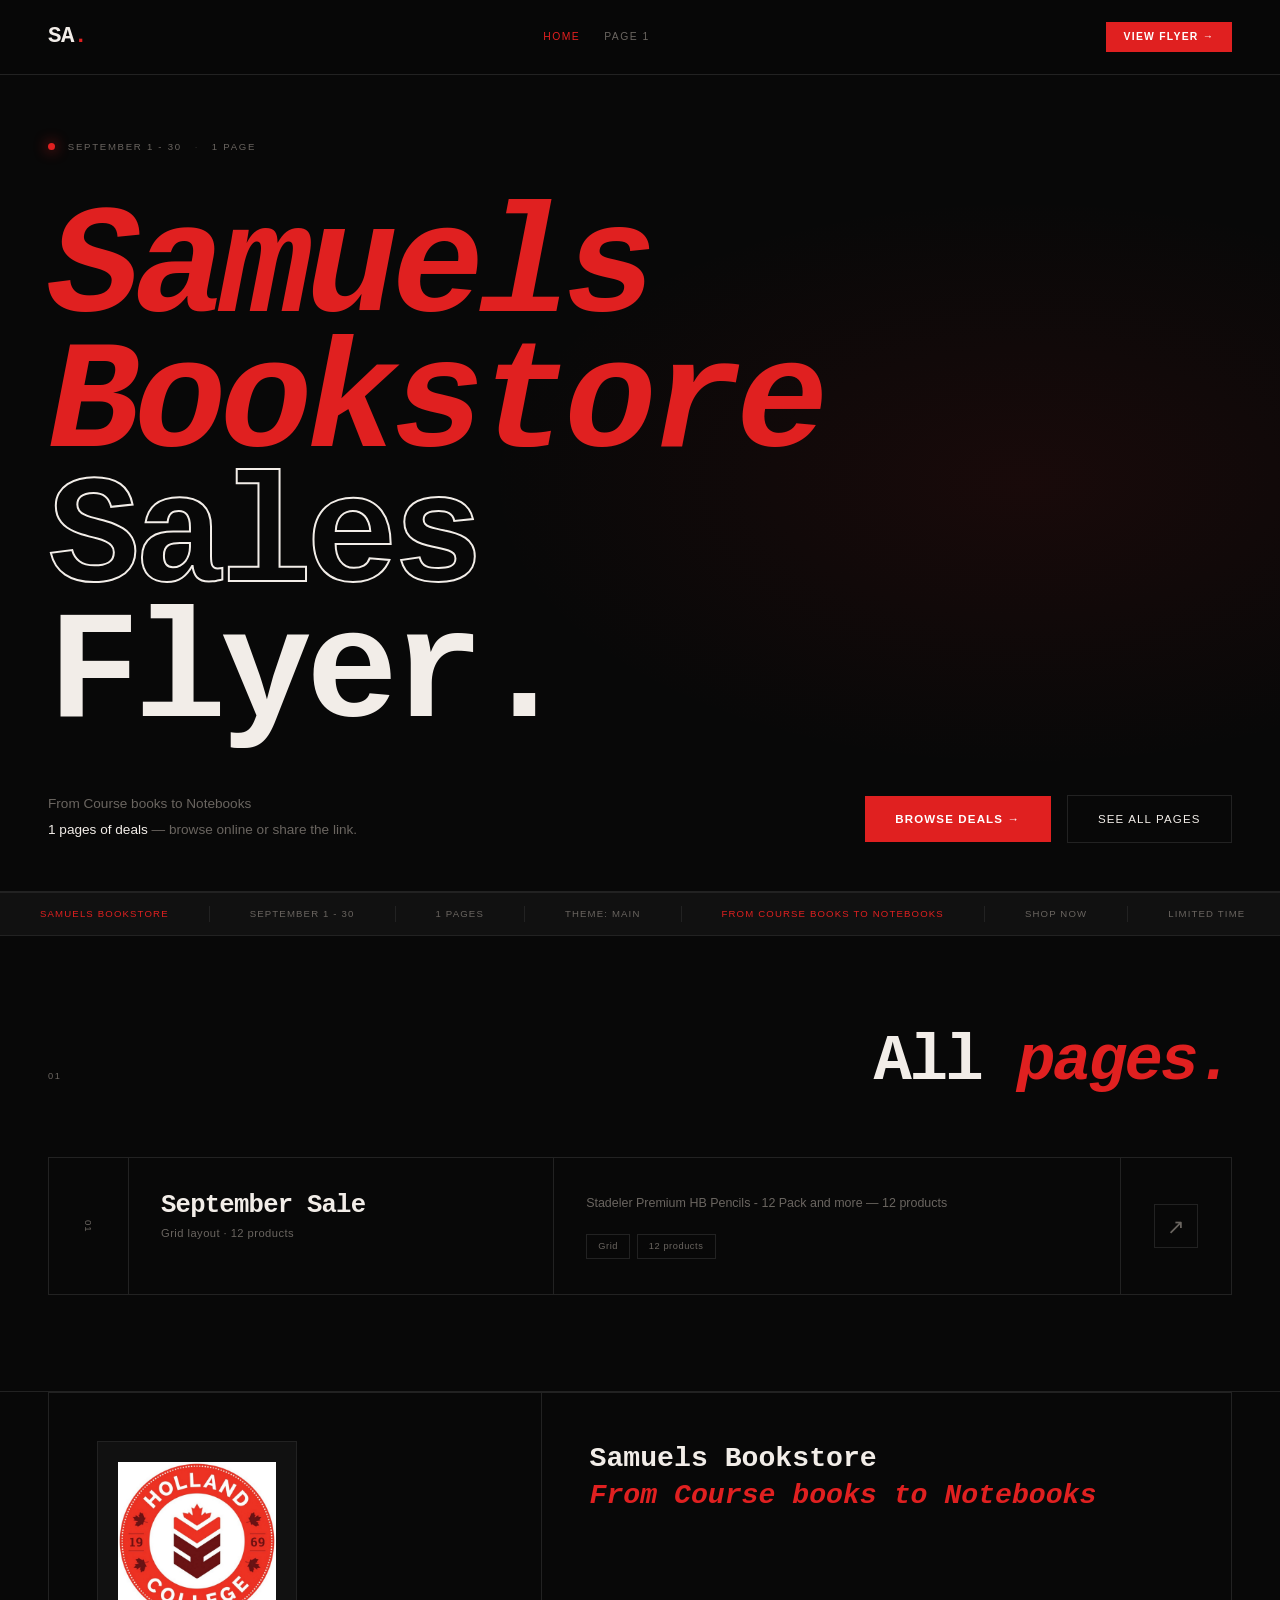
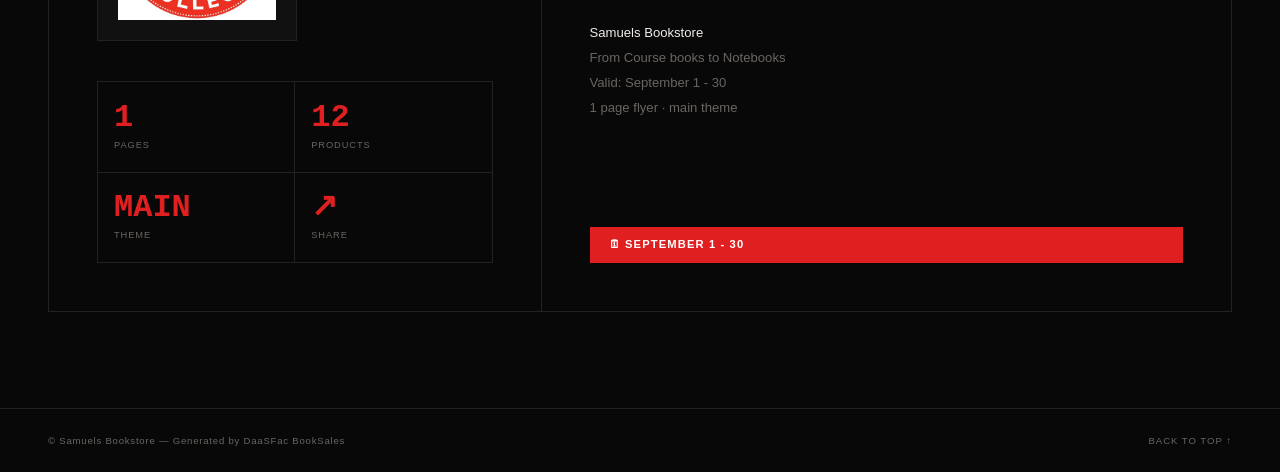
==== index.html @ 28da0e1d "BookSales: index.html for Samuels Bookstore" ====
<!DOCTYPE html>
<html lang="en">
<head>
<meta charset="UTF-8">
<meta name="viewport" content="width=device-width,initial-scale=1">
<title>Samuels Bookstore — Sales Flyer</title>
<meta name="description" content="From Course books to Notebooks — September 1 - 30 — 1 page promotional flyer">

<link rel="stylesheet" href="assets/style.css">
</head>
<body>
 
<nav>
  <a href="index.html" class="nav-logo">SA<span>.</span></a>
  <div class="nav-links"><a href="index.html" class="nav-link" data-page="index.html">Home</a><a href="page_01.html" class="nav-link" data-page="page_01.html">Page 1</a></div>
  <a href="page_01.html" class="nav-cta">View Flyer →</a>
</nav>
 
<section class="hero">
  <div class="hero-eyebrow">
    <div class="hero-dot"></div>
    <span>September 1 - 30</span>
    <span style="opacity:.4">·</span>
    <span>1 page</span>
  </div>
  <h1 class="hero-title">
    <span class="accent">Samuels Bookstore</span><br>
    <span class="outline">Sales</span><br>
    Flyer.
  </h1>
  <div class="hero-bottom">
    <p class="hero-desc">
      From Course books to Notebooks<br>
      <strong>1 pages of deals</strong> — browse online or share the link.
    </p>
    <div class="hero-actions">
      <a href="page_01.html" class="btn-p">Browse Deals →</a>
      <a href="#pages" class="btn-g">See All Pages</a>
    </div>
  </div>
</section>
 
<div class="ticker" aria-hidden="true">
  <div class="ticker-track"><span class="t-item hi">Samuels Bookstore</span><span class="t-item">September 1 - 30</span><span class="t-item">1 Pages</span><span class="t-item">Theme: main</span><span class="t-item hi">From Course books to Notebooks</span><span class="t-item">Shop Now</span><span class="t-item">Limited Time</span><span class="t-item">While Supplies Last</span><span class="t-item hi">Samuels Bookstore</span><span class="t-item">September 1 - 30</span><span class="t-item">1 Pages</span><span class="t-item">Theme: main</span><span class="t-item hi">From Course books to Notebooks</span><span class="t-item">Shop Now</span><span class="t-item">Limited Time</span><span class="t-item">While Supplies Last</span><span class="t-item hi">Samuels Bookstore</span><span class="t-item">September 1 - 30</span><span class="t-item">1 Pages</span><span class="t-item">Theme: main</span><span class="t-item hi">From Course books to Notebooks</span><span class="t-item">Shop Now</span><span class="t-item">Limited Time</span><span class="t-item">While Supplies Last</span><span class="t-item hi">Samuels Bookstore</span><span class="t-item">September 1 - 30</span><span class="t-item">1 Pages</span><span class="t-item">Theme: main</span><span class="t-item hi">From Course books to Notebooks</span><span class="t-item">Shop Now</span><span class="t-item">Limited Time</span><span class="t-item">While Supplies Last</span></div>
</div>
 
<section class="pages-section" id="pages">
  <div class="section-hdr">
    <span class="section-num">01</span>
    <h2 class="section-title">All <em>pages.</em></h2>
  </div>
  <div class="page-list">
    <a class="page-row" href="page_01.html" data-page="page_01.html">
  <div class="p-num">01</div>
  <div class="p-info">
    <div class="p-title">September Sale</div>
    <div class="p-sub">Grid layout · 12 products</div>
  </div>
  <div class="p-detail">
    <div class="p-desc">Stadeler Premium HB Pencils - 12 Pack and more — 12 products</div>
    <div class="p-tags"><span class="p-tag">Grid</span><span class="p-tag">12 products</span></div>
  </div>
  <div class="p-action"><div class="p-arrow">↗</div></div>
</a>
  </div>
</section>
 
<div class="store-section" style="margin-top:0">
  <div class="store-left">
    <div class="store-logo-wrap"><img src="[data-uri]" alt="Samuels Bookstore"></div>
    <div class="store-stats">
      <div class="store-stat"><div class="stat-val">1</div><div class="stat-lbl">Pages</div></div>
      <div class="store-stat"><div class="stat-val">12</div><div class="stat-lbl">Products</div></div>
      <div class="store-stat"><div class="stat-val">MAIN</div><div class="stat-lbl">Theme</div></div>
      <div class="store-stat"><div class="stat-val">↗</div><div class="stat-lbl">Share</div></div>
    </div>
  </div>
  <div class="store-right">
    <h3 class="store-tagline">Samuels Bookstore<br><em>From Course books to Notebooks</em></h3>
    
        <p class="store-meta">
            <strong>Samuels Bookstore</strong><br>
            From Course books to Notebooks<br>
            Valid: September 1 - 30<br>
            1 page flyer · main theme
        </p>
        <div class="valid-badge">🗓 September 1 - 30</div>
  </div>
</div>
 
<footer>
  <span class="footer-copy">© Samuels Bookstore — Generated by DaaSFac BookSales</span>
  <a href="#" class="footer-back">Back to top ↑</a>
</footer>
 
<script src="assets/nav.js"></script>
</body>
</html>
---- assets/style.css ----
/* BookSales — Samuels Bookstore — Codefolio-Style GitHub Pages
   Generated by DaaSFac BookSales v3
   Theme: main | Accent: #E02020
*/
 
*,*::before,*::after{box-sizing:border-box;margin:0;padding:0}
:root{
  --bg:#080808;--ink:#f2ede8;--muted:#6a6560;--faint:#111111;--line:#222222;
  --lime:#E02020;--gold:#FFD700;--sec:#FF6B00;--sav:#00A86B;
  --font-head:'Courier New',Impact,sans-serif;
  --font-body:'Arial',Arial,sans-serif;
  --font-price:'Arial Black','Arial Black',sans-serif;
  --ease:cubic-bezier(.16,1,.3,1);
}
html{scroll-behavior:smooth}
body{background:var(--bg);color:var(--ink);font-family:var(--font-body);overflow-x:hidden;line-height:1.6}
 
/* ── NAV ── */
nav{
  position:sticky;top:0;z-index:500;
  display:flex;align-items:center;justify-content:space-between;
  padding:1.2rem 3rem;
  background:rgba(8,8,8,.94);
  backdrop-filter:blur(16px);
  border-bottom:1px solid var(--line);
}
.nav-logo{font-family:var(--font-head);font-size:1.4rem;font-weight:800;letter-spacing:-.02em;color:var(--ink);text-decoration:none}
.nav-logo span{color:var(--lime)}
.nav-links{display:flex;gap:1.5rem;list-style:none;align-items:center;flex-wrap:wrap}
.nav-link{font-size:.65rem;letter-spacing:.14em;text-transform:uppercase;color:var(--muted);text-decoration:none;transition:color .2s}
.nav-link:hover{color:var(--ink)}
.nav-link.active{color:var(--lime)}
.nav-cta{
  background:var(--lime);color:#FFFFFF;
  padding:.4rem 1.1rem;font-size:.65rem;letter-spacing:.12em;
  text-transform:uppercase;font-weight:700;text-decoration:none;
  transition:opacity .2s;
}
.nav-cta:hover{opacity:.85}
 
/* ── HERO ── */
.hero{
  min-height:80vh;
  display:grid;align-content:center;
  padding:4rem 3rem 3rem;
  border-bottom:1px solid var(--line);
  position:relative;overflow:hidden;
}
.hero::before{
  content:'';position:absolute;inset:0;
  background:radial-gradient(ellipse 60% 50% at 80% 50%, #E0202014, transparent 70%);
  pointer-events:none;
}
.hero-eyebrow{
  display:flex;align-items:center;gap:.8rem;
  font-size:.6rem;letter-spacing:.18em;text-transform:uppercase;
  color:var(--muted);margin-bottom:3rem;
}
.hero-dot{
  width:7px;height:7px;border-radius:50%;
  background:var(--lime);
  box-shadow:0 0 14px var(--lime);
  animation:breathe 2.5s ease-in-out infinite;
}
@keyframes breathe{0%,100%{opacity:1;transform:scale(1)}50%{opacity:.4;transform:scale(.7)}}
.hero-title{
  font-family:var(--font-head);
  font-size:clamp(4rem,12vw,10rem);
  font-weight:800;line-height:.88;
  letter-spacing:-.04em;
  margin-bottom:3rem;
}
.hero-title .accent{color:var(--lime);font-style:italic}
.hero-title .outline{-webkit-text-stroke:2px var(--ink);color:transparent}
.hero-bottom{
  display:grid;grid-template-columns:1fr 1fr;gap:4rem;align-items:end;
}
.hero-desc{font-size:.85rem;line-height:1.9;color:var(--muted);max-width:380px}
.hero-desc strong{color:var(--ink);font-weight:400}
.hero-actions{display:flex;gap:1rem;justify-content:flex-end;align-items:center;flex-wrap:wrap}
.btn-p{
  background:var(--lime);color:#FFFFFF;
  padding:.85rem 1.9rem;font-family:var(--font-body);
  font-size:.72rem;letter-spacing:.1em;text-transform:uppercase;
  text-decoration:none;display:inline-block;font-weight:700;
  transition:box-shadow .25s var(--ease),transform .25s var(--ease);
}
.btn-p:hover{box-shadow:6px 6px 0 var(--sec);transform:translate(-2px,-2px)}
.btn-g{
  color:var(--ink);padding:.85rem 1.9rem;
  font-family:var(--font-body);font-size:.72rem;
  letter-spacing:.1em;text-transform:uppercase;text-decoration:none;
  border:1px solid var(--line);display:inline-block;transition:border-color .2s;
}
.btn-g:hover{border-color:var(--ink)}
 
/* ── TICKER ── */
.ticker{
  border-top:1px solid var(--line);border-bottom:1px solid var(--line);
  overflow:hidden;padding:.85rem 0;background:var(--faint);
}
.ticker-track{display:flex;width:max-content;animation:tick 28s linear infinite}
@keyframes tick{from{transform:translateX(0)}to{transform:translateX(-50%)}}
.t-item{
  white-space:nowrap;font-size:.6rem;letter-spacing:.12em;
  text-transform:uppercase;color:var(--muted);
  padding:0 2.5rem;border-right:1px solid var(--line);
}
.t-item.hi{color:var(--lime)}
 
/* ── PAGES SECTION ── */
.pages-section{padding:6rem 3rem;border-bottom:1px solid var(--line)}
.section-hdr{
  display:flex;align-items:baseline;justify-content:space-between;
  margin-bottom:4rem;
}
.section-num{font-size:.58rem;letter-spacing:.18em;color:var(--muted);margin-right:1rem}
.section-title{
  font-family:var(--font-head);font-size:clamp(2.5rem,5vw,5rem);
  font-weight:800;line-height:.95;letter-spacing:-.04em;
}
.section-title em{font-family:var(--font-head);font-style:italic;color:var(--lime)}
 
/* Page cards — Codefolio project list style */
.page-list{display:flex;flex-direction:column;border:1px solid var(--line)}
.page-row{
  display:grid;grid-template-columns:80px 3fr 4fr 110px;
  gap:0;border-bottom:1px solid var(--line);
  align-items:stretch;transition:background .2s;cursor:pointer;text-decoration:none;color:inherit;
}
.page-row:last-child{border-bottom:none}
.page-row:hover{background:var(--faint)}
.page-row:hover .p-arrow{transform:translate(3px,-3px);color:var(--lime);border-color:var(--lime)}
.p-num{
  font-size:.6rem;letter-spacing:.1em;color:var(--muted);
  writing-mode:vertical-rl;display:flex;align-items:center;justify-content:center;
  padding:2rem 0;border-right:1px solid var(--line);transition:color .2s;
}
.page-row:hover .p-num{color:var(--lime)}
.p-info{padding:2.2rem 2rem;border-right:1px solid var(--line)}
.p-title{
  font-family:var(--font-head);font-size:1.6rem;
  font-weight:700;letter-spacing:-.03em;margin-bottom:.4rem;line-height:1;
}
.p-sub{font-size:.7rem;color:var(--muted);letter-spacing:.04em}
.p-detail{
  padding:2.2rem 2rem;border-right:1px solid var(--line);
  display:flex;flex-direction:column;justify-content:space-between;
}
.p-desc{font-size:.78rem;line-height:1.75;color:var(--muted);margin-bottom:1.2rem}
.p-tags{display:flex;flex-wrap:wrap;gap:.4rem}
.p-tag{
  font-size:.58rem;letter-spacing:.06em;
  padding:.25rem .7rem;border:1px solid var(--line);color:var(--muted);
}
.p-action{display:flex;align-items:center;justify-content:center;padding:2rem}
.p-arrow{
  font-size:1.3rem;color:var(--muted);
  width:44px;height:44px;border:1px solid var(--line);
  display:flex;align-items:center;justify-content:center;
  transition:all .25s var(--ease);
}
 
/* ── STORE INFO SECTION ── */
.store-section{
  display:grid;grid-template-columns:5fr 7fr;gap:0;
  border:1px solid var(--line);margin:0 3rem 6rem;
}
.store-left{
  padding:3rem;border-right:1px solid var(--line);
  display:flex;flex-direction:column;gap:2.5rem;
}
.store-logo-wrap{
  width:100%;aspect-ratio:1;max-width:200px;
  background:var(--faint);border:1px solid var(--line);
  display:flex;align-items:center;justify-content:center;
  font-family:var(--font-head);font-size:4rem;font-weight:800;color:var(--lime);
  overflow:hidden;
}
.store-logo-wrap img{width:100%;height:100%;object-fit:contain;padding:20px}
.store-stats{display:grid;grid-template-columns:1fr 1fr;gap:1px;background:var(--line);border:1px solid var(--line)}
.store-stat{background:var(--bg);padding:1.2rem 1rem}
.stat-val{font-family:var(--font-head);font-size:2rem;font-weight:800;color:var(--lime);line-height:1}
.stat-lbl{font-size:.58rem;letter-spacing:.1em;text-transform:uppercase;color:var(--muted);margin-top:.25rem}
.store-right{padding:3rem;display:flex;flex-direction:column;justify-content:space-between}
.store-tagline{
  font-family:var(--font-head);
  font-size:clamp(1.4rem,2.2vw,2rem);
  line-height:1.3;margin-bottom:2.5rem;
}
.store-tagline em{color:var(--lime);font-style:italic}
.store-meta{font-size:.82rem;line-height:1.9;color:var(--muted);margin-bottom:2.5rem}
.store-meta strong{color:var(--ink);font-weight:400}
.valid-badge{
  display:inline-flex;align-items:center;gap:.6rem;
  background:var(--lime);color:#FFFFFF;
  padding:.55rem 1.2rem;font-size:.7rem;
  letter-spacing:.1em;text-transform:uppercase;font-weight:700;
}
 
/* ── FOOTER ── */
footer{
  padding:1.5rem 3rem;border-top:1px solid var(--line);
  display:flex;justify-content:space-between;align-items:center;
}
.footer-copy{font-size:.6rem;letter-spacing:.08em;color:var(--muted)}
.footer-back{
  font-size:.6rem;letter-spacing:.1em;text-transform:uppercase;
  color:var(--muted);text-decoration:none;transition:color .2s;
}
.footer-back:hover{color:var(--ink)}
 
/* ── PAGE CONTENT (individual page files) ── */
.page-content{width:100%;max-width:1200px;margin:0 auto;padding:3rem 2rem}
.page-content .bs-page{max-width:100%!important;box-shadow:none!important;border-radius:0!important;min-height:auto}
.page-nav-prev-next{
  display:flex;justify-content:space-between;align-items:center;
  padding:2rem 3rem;border-top:1px solid var(--line);margin-top:4rem;
}
.pnp-btn{
  display:flex;align-items:center;gap:.8rem;
  font-size:.65rem;letter-spacing:.12em;text-transform:uppercase;
  color:var(--muted);text-decoration:none;transition:color .2s;
}
.pnp-btn:hover{color:var(--lime)}
.pnp-btn .arr{font-size:1.2rem}
 
/* ── RESPONSIVE ── */
@media(max-width:960px){
  nav{padding:1.2rem 1.5rem}
  .hero,.pages-section{padding-left:1.5rem;padding-right:1.5rem}
  .hero-bottom{grid-template-columns:1fr;gap:2rem}
  .hero-actions{justify-content:flex-start}
  .page-row{grid-template-columns:50px 1fr}
  .p-detail,.p-action{display:none}
  .store-section{grid-template-columns:1fr;margin:0 1.5rem 4rem}
  .store-left{border-right:none;border-bottom:1px solid var(--line)}
  footer{padding:1.5rem;flex-direction:column;gap:.75rem}
  .nav-links{display:none}
}
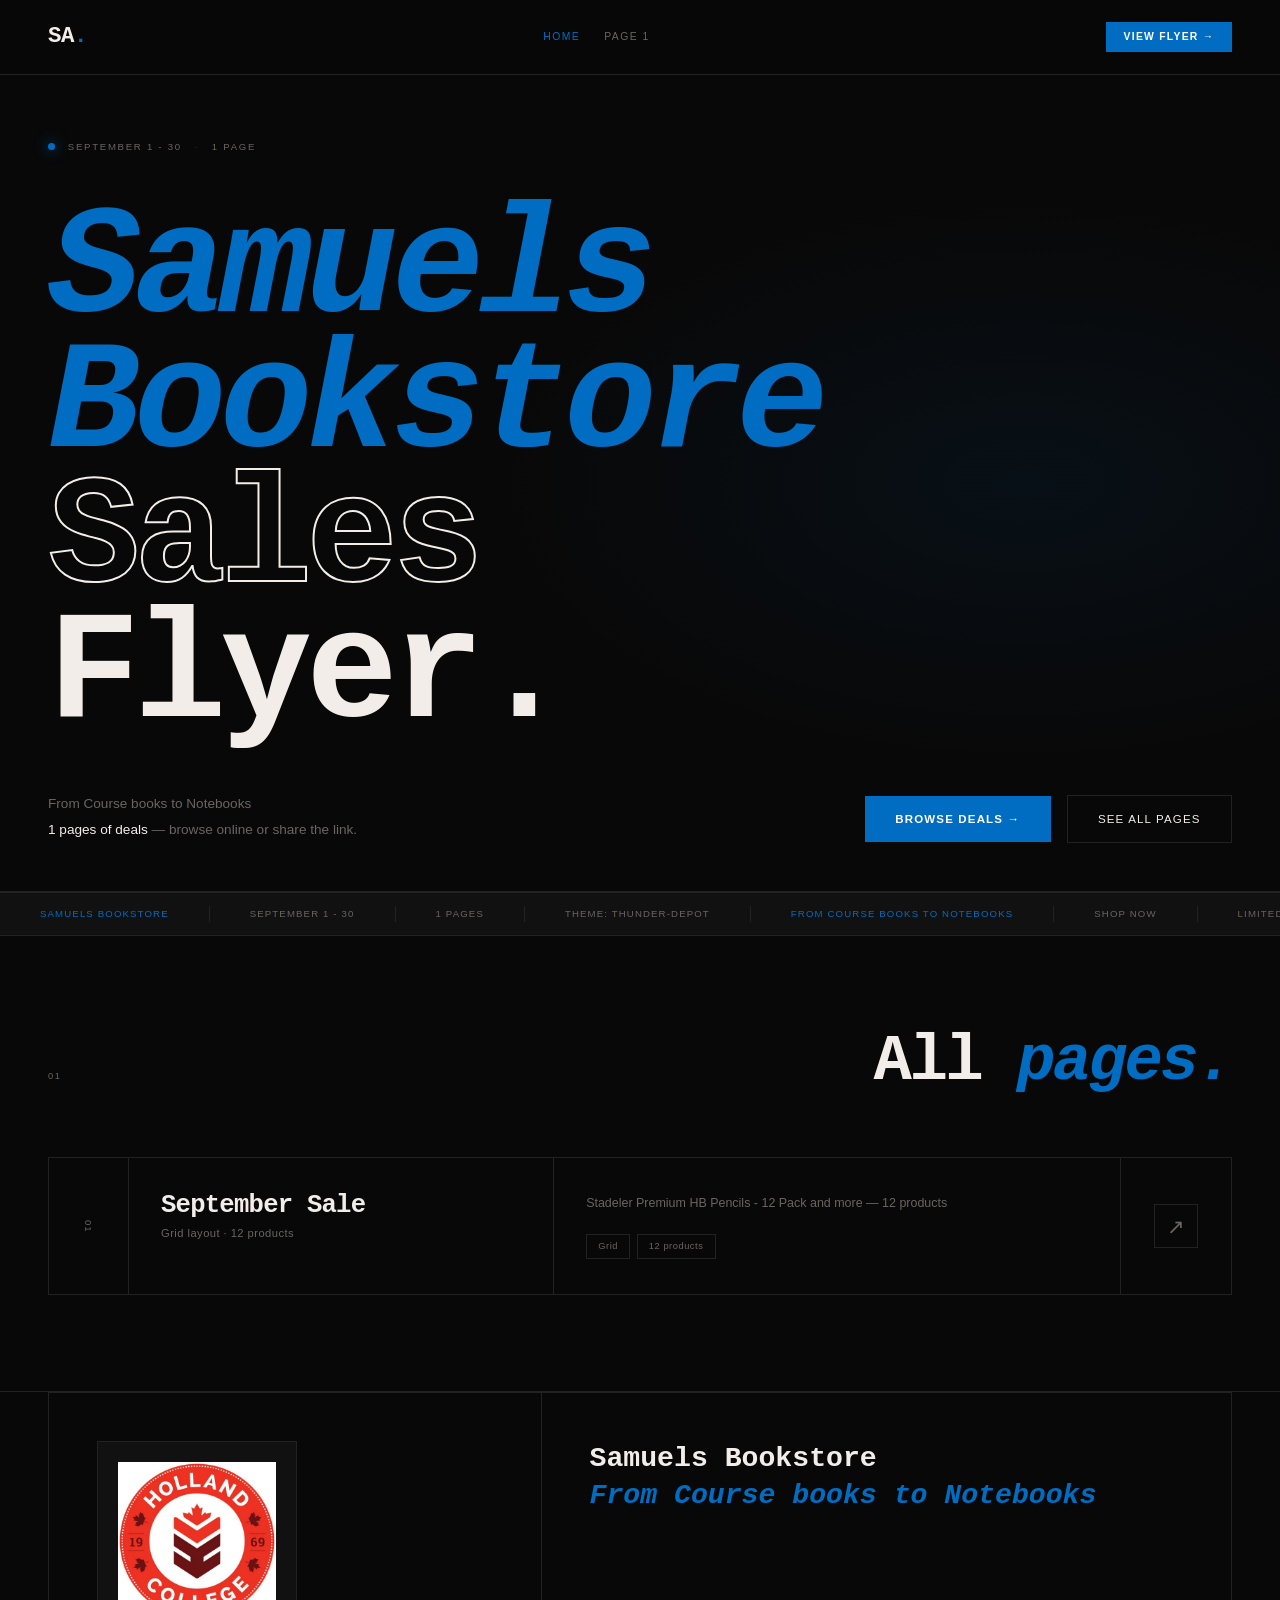
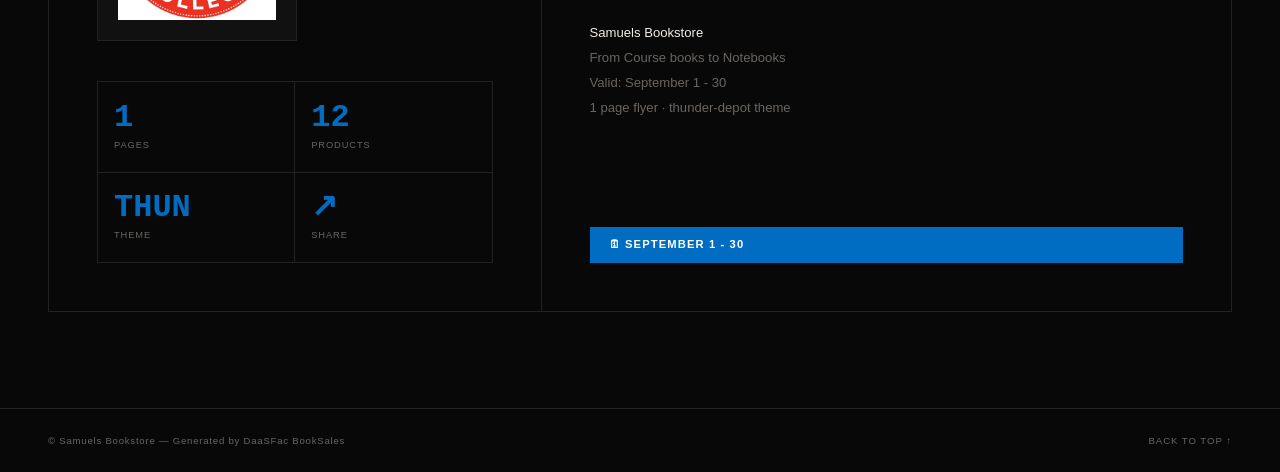
==== commit d1861e75: "BookSales: index.html for Samuels Bookstore" ====
--- a/index.html
+++ b/index.html
@@ -41,7 +41,7 @@
 </section>
  
 <div class="ticker" aria-hidden="true">
-  <div class="ticker-track"><span class="t-item hi">Samuels Bookstore</span><span class="t-item">September 1 - 30</span><span class="t-item">1 Pages</span><span class="t-item">Theme: main</span><span class="t-item hi">From Course books to Notebooks</span><span class="t-item">Shop Now</span><span class="t-item">Limited Time</span><span class="t-item">While Supplies Last</span><span class="t-item hi">Samuels Bookstore</span><span class="t-item">September 1 - 30</span><span class="t-item">1 Pages</span><span class="t-item">Theme: main</span><span class="t-item hi">From Course books to Notebooks</span><span class="t-item">Shop Now</span><span class="t-item">Limited Time</span><span class="t-item">While Supplies Last</span><span class="t-item hi">Samuels Bookstore</span><span class="t-item">September 1 - 30</span><span class="t-item">1 Pages</span><span class="t-item">Theme: main</span><span class="t-item hi">From Course books to Notebooks</span><span class="t-item">Shop Now</span><span class="t-item">Limited Time</span><span class="t-item">While Supplies Last</span><span class="t-item hi">Samuels Bookstore</span><span class="t-item">September 1 - 30</span><span class="t-item">1 Pages</span><span class="t-item">Theme: main</span><span class="t-item hi">From Course books to Notebooks</span><span class="t-item">Shop Now</span><span class="t-item">Limited Time</span><span class="t-item">While Supplies Last</span></div>
+  <div class="ticker-track"><span class="t-item hi">Samuels Bookstore</span><span class="t-item">September 1 - 30</span><span class="t-item">1 Pages</span><span class="t-item">Theme: thunder-depot</span><span class="t-item hi">From Course books to Notebooks</span><span class="t-item">Shop Now</span><span class="t-item">Limited Time</span><span class="t-item">While Supplies Last</span><span class="t-item hi">Samuels Bookstore</span><span class="t-item">September 1 - 30</span><span class="t-item">1 Pages</span><span class="t-item">Theme: thunder-depot</span><span class="t-item hi">From Course books to Notebooks</span><span class="t-item">Shop Now</span><span class="t-item">Limited Time</span><span class="t-item">While Supplies Last</span><span class="t-item hi">Samuels Bookstore</span><span class="t-item">September 1 - 30</span><span class="t-item">1 Pages</span><span class="t-item">Theme: thunder-depot</span><span class="t-item hi">From Course books to Notebooks</span><span class="t-item">Shop Now</span><span class="t-item">Limited Time</span><span class="t-item">While Supplies Last</span><span class="t-item hi">Samuels Bookstore</span><span class="t-item">September 1 - 30</span><span class="t-item">1 Pages</span><span class="t-item">Theme: thunder-depot</span><span class="t-item hi">From Course books to Notebooks</span><span class="t-item">Shop Now</span><span class="t-item">Limited Time</span><span class="t-item">While Supplies Last</span></div>
 </div>
  
 <section class="pages-section" id="pages">
@@ -71,7 +71,7 @@
     <div class="store-stats">
       <div class="store-stat"><div class="stat-val">1</div><div class="stat-lbl">Pages</div></div>
       <div class="store-stat"><div class="stat-val">12</div><div class="stat-lbl">Products</div></div>
-      <div class="store-stat"><div class="stat-val">MAIN</div><div class="stat-lbl">Theme</div></div>
+      <div class="store-stat"><div class="stat-val">THUN</div><div class="stat-lbl">Theme</div></div>
       <div class="store-stat"><div class="stat-val">↗</div><div class="stat-lbl">Share</div></div>
     </div>
   </div>
@@ -82,7 +82,7 @@
             <strong>Samuels Bookstore</strong><br>
             From Course books to Notebooks<br>
             Valid: September 1 - 30<br>
-            1 page flyer · main theme
+            1 page flyer · thunder-depot theme
         </p>
         <div class="valid-badge">🗓 September 1 - 30</div>
   </div>
--- a/assets/style.css
+++ b/assets/style.css
@@ -1,15 +1,15 @@
 /* BookSales — Samuels Bookstore — Codefolio-Style GitHub Pages
    Generated by DaaSFac BookSales v3
-   Theme: main | Accent: #E02020
+   Theme: thunder-depot | Accent: #006DC2
 */
  
 *,*::before,*::after{box-sizing:border-box;margin:0;padding:0}
 :root{
   --bg:#080808;--ink:#f2ede8;--muted:#6a6560;--faint:#111111;--line:#222222;
-  --lime:#E02020;--gold:#FFD700;--sec:#FF6B00;--sav:#00A86B;
+  --lime:#006DC2;--gold:#90E0EF;--sec:#008CB0;--sav:#008A4D;
   --font-head:'Courier New',Impact,sans-serif;
-  --font-body:'Arial',Arial,sans-serif;
-  --font-price:'Arial Black','Arial Black',sans-serif;
+  --font-body:'Roboto',Arial,sans-serif;
+  --font-price:'Oswald','Arial Black',sans-serif;
   --ease:cubic-bezier(.16,1,.3,1);
 }
 html{scroll-behavior:smooth}
@@ -48,7 +48,7 @@
 }
 .hero::before{
   content:'';position:absolute;inset:0;
-  background:radial-gradient(ellipse 60% 50% at 80% 50%, #E0202014, transparent 70%);
+  background:radial-gradient(ellipse 60% 50% at 80% 50%, #006DC214, transparent 70%);
   pointer-events:none;
 }
 .hero-eyebrow{
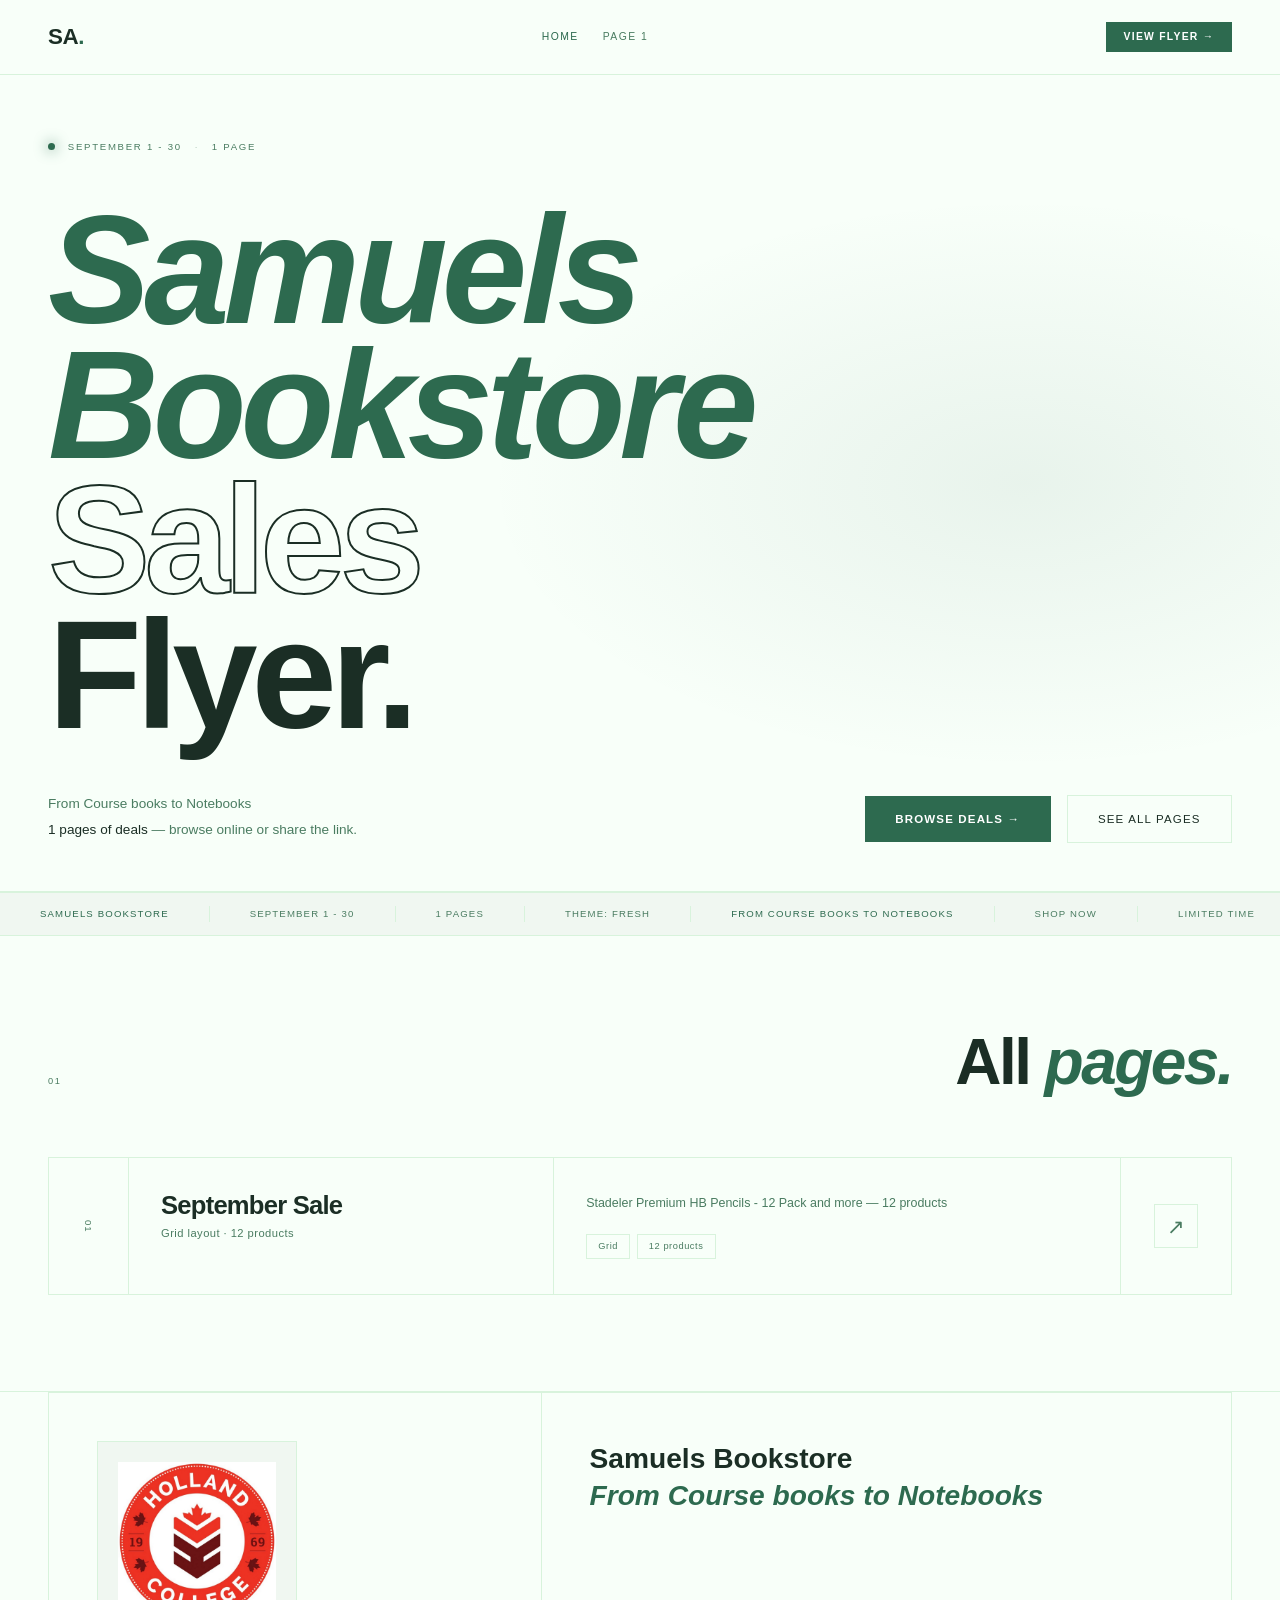
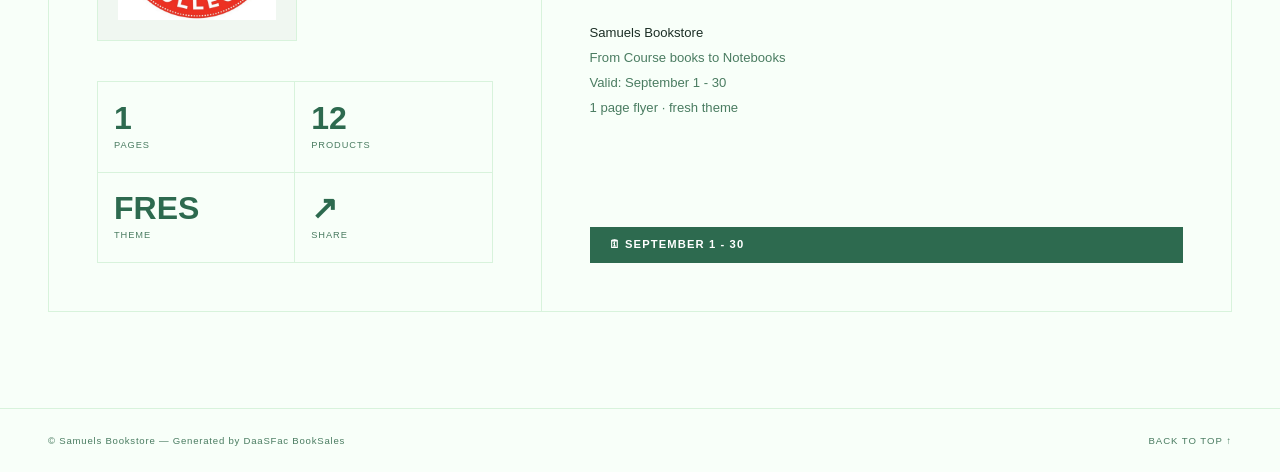
==== commit 4b1d013a: "BookSales: index.html for Samuels Bookstore" ====
--- a/index.html
+++ b/index.html
@@ -41,7 +41,7 @@
 </section>
  
 <div class="ticker" aria-hidden="true">
-  <div class="ticker-track"><span class="t-item hi">Samuels Bookstore</span><span class="t-item">September 1 - 30</span><span class="t-item">1 Pages</span><span class="t-item">Theme: thunder-depot</span><span class="t-item hi">From Course books to Notebooks</span><span class="t-item">Shop Now</span><span class="t-item">Limited Time</span><span class="t-item">While Supplies Last</span><span class="t-item hi">Samuels Bookstore</span><span class="t-item">September 1 - 30</span><span class="t-item">1 Pages</span><span class="t-item">Theme: thunder-depot</span><span class="t-item hi">From Course books to Notebooks</span><span class="t-item">Shop Now</span><span class="t-item">Limited Time</span><span class="t-item">While Supplies Last</span><span class="t-item hi">Samuels Bookstore</span><span class="t-item">September 1 - 30</span><span class="t-item">1 Pages</span><span class="t-item">Theme: thunder-depot</span><span class="t-item hi">From Course books to Notebooks</span><span class="t-item">Shop Now</span><span class="t-item">Limited Time</span><span class="t-item">While Supplies Last</span><span class="t-item hi">Samuels Bookstore</span><span class="t-item">September 1 - 30</span><span class="t-item">1 Pages</span><span class="t-item">Theme: thunder-depot</span><span class="t-item hi">From Course books to Notebooks</span><span class="t-item">Shop Now</span><span class="t-item">Limited Time</span><span class="t-item">While Supplies Last</span></div>
+  <div class="ticker-track"><span class="t-item hi">Samuels Bookstore</span><span class="t-item">September 1 - 30</span><span class="t-item">1 Pages</span><span class="t-item">Theme: fresh</span><span class="t-item hi">From Course books to Notebooks</span><span class="t-item">Shop Now</span><span class="t-item">Limited Time</span><span class="t-item">While Supplies Last</span><span class="t-item hi">Samuels Bookstore</span><span class="t-item">September 1 - 30</span><span class="t-item">1 Pages</span><span class="t-item">Theme: fresh</span><span class="t-item hi">From Course books to Notebooks</span><span class="t-item">Shop Now</span><span class="t-item">Limited Time</span><span class="t-item">While Supplies Last</span><span class="t-item hi">Samuels Bookstore</span><span class="t-item">September 1 - 30</span><span class="t-item">1 Pages</span><span class="t-item">Theme: fresh</span><span class="t-item hi">From Course books to Notebooks</span><span class="t-item">Shop Now</span><span class="t-item">Limited Time</span><span class="t-item">While Supplies Last</span><span class="t-item hi">Samuels Bookstore</span><span class="t-item">September 1 - 30</span><span class="t-item">1 Pages</span><span class="t-item">Theme: fresh</span><span class="t-item hi">From Course books to Notebooks</span><span class="t-item">Shop Now</span><span class="t-item">Limited Time</span><span class="t-item">While Supplies Last</span></div>
 </div>
  
 <section class="pages-section" id="pages">
@@ -71,7 +71,7 @@
     <div class="store-stats">
       <div class="store-stat"><div class="stat-val">1</div><div class="stat-lbl">Pages</div></div>
       <div class="store-stat"><div class="stat-val">12</div><div class="stat-lbl">Products</div></div>
-      <div class="store-stat"><div class="stat-val">THUN</div><div class="stat-lbl">Theme</div></div>
+      <div class="store-stat"><div class="stat-val">FRES</div><div class="stat-lbl">Theme</div></div>
       <div class="store-stat"><div class="stat-val">↗</div><div class="stat-lbl">Share</div></div>
     </div>
   </div>
@@ -82,7 +82,7 @@
             <strong>Samuels Bookstore</strong><br>
             From Course books to Notebooks<br>
             Valid: September 1 - 30<br>
-            1 page flyer · thunder-depot theme
+            1 page flyer · fresh theme
         </p>
         <div class="valid-badge">🗓 September 1 - 30</div>
   </div>
--- a/assets/style.css
+++ b/assets/style.css
@@ -1,15 +1,15 @@
 /* BookSales — Samuels Bookstore — Codefolio-Style GitHub Pages
    Generated by DaaSFac BookSales v3
-   Theme: thunder-depot | Accent: #006DC2
+   Theme: fresh | Accent: #2D6A4F
 */
  
 *,*::before,*::after{box-sizing:border-box;margin:0;padding:0}
 :root{
-  --bg:#080808;--ink:#f2ede8;--muted:#6a6560;--faint:#111111;--line:#222222;
-  --lime:#006DC2;--gold:#90E0EF;--sec:#008CB0;--sav:#008A4D;
-  --font-head:'Courier New',Impact,sans-serif;
-  --font-body:'Roboto',Arial,sans-serif;
-  --font-price:'Oswald','Arial Black',sans-serif;
+  --bg:#F8FFF9;--ink:#1B2E25;--muted:#4A7C61;--faint:rgba(0,0,0,.03);--line:#D8F3DC;
+  --lime:#2D6A4F;--gold:#B7E4C7;--sec:#74C69D;--sav:#52B788;
+  --font-head:'Trebuchet MS',Impact,sans-serif;
+  --font-body:'Arial',Arial,sans-serif;
+  --font-price:'Arial Black','Arial Black',sans-serif;
   --ease:cubic-bezier(.16,1,.3,1);
 }
 html{scroll-behavior:smooth}
@@ -20,7 +20,7 @@
   position:sticky;top:0;z-index:500;
   display:flex;align-items:center;justify-content:space-between;
   padding:1.2rem 3rem;
-  background:rgba(8,8,8,.94);
+  background:rgba(248,255,249,.94);
   backdrop-filter:blur(16px);
   border-bottom:1px solid var(--line);
 }
@@ -48,7 +48,7 @@
 }
 .hero::before{
   content:'';position:absolute;inset:0;
-  background:radial-gradient(ellipse 60% 50% at 80% 50%, #006DC214, transparent 70%);
+  background:radial-gradient(ellipse 60% 50% at 80% 50%, rgba(45,106,79,0.08), transparent 70%);
   pointer-events:none;
 }
 .hero-eyebrow{
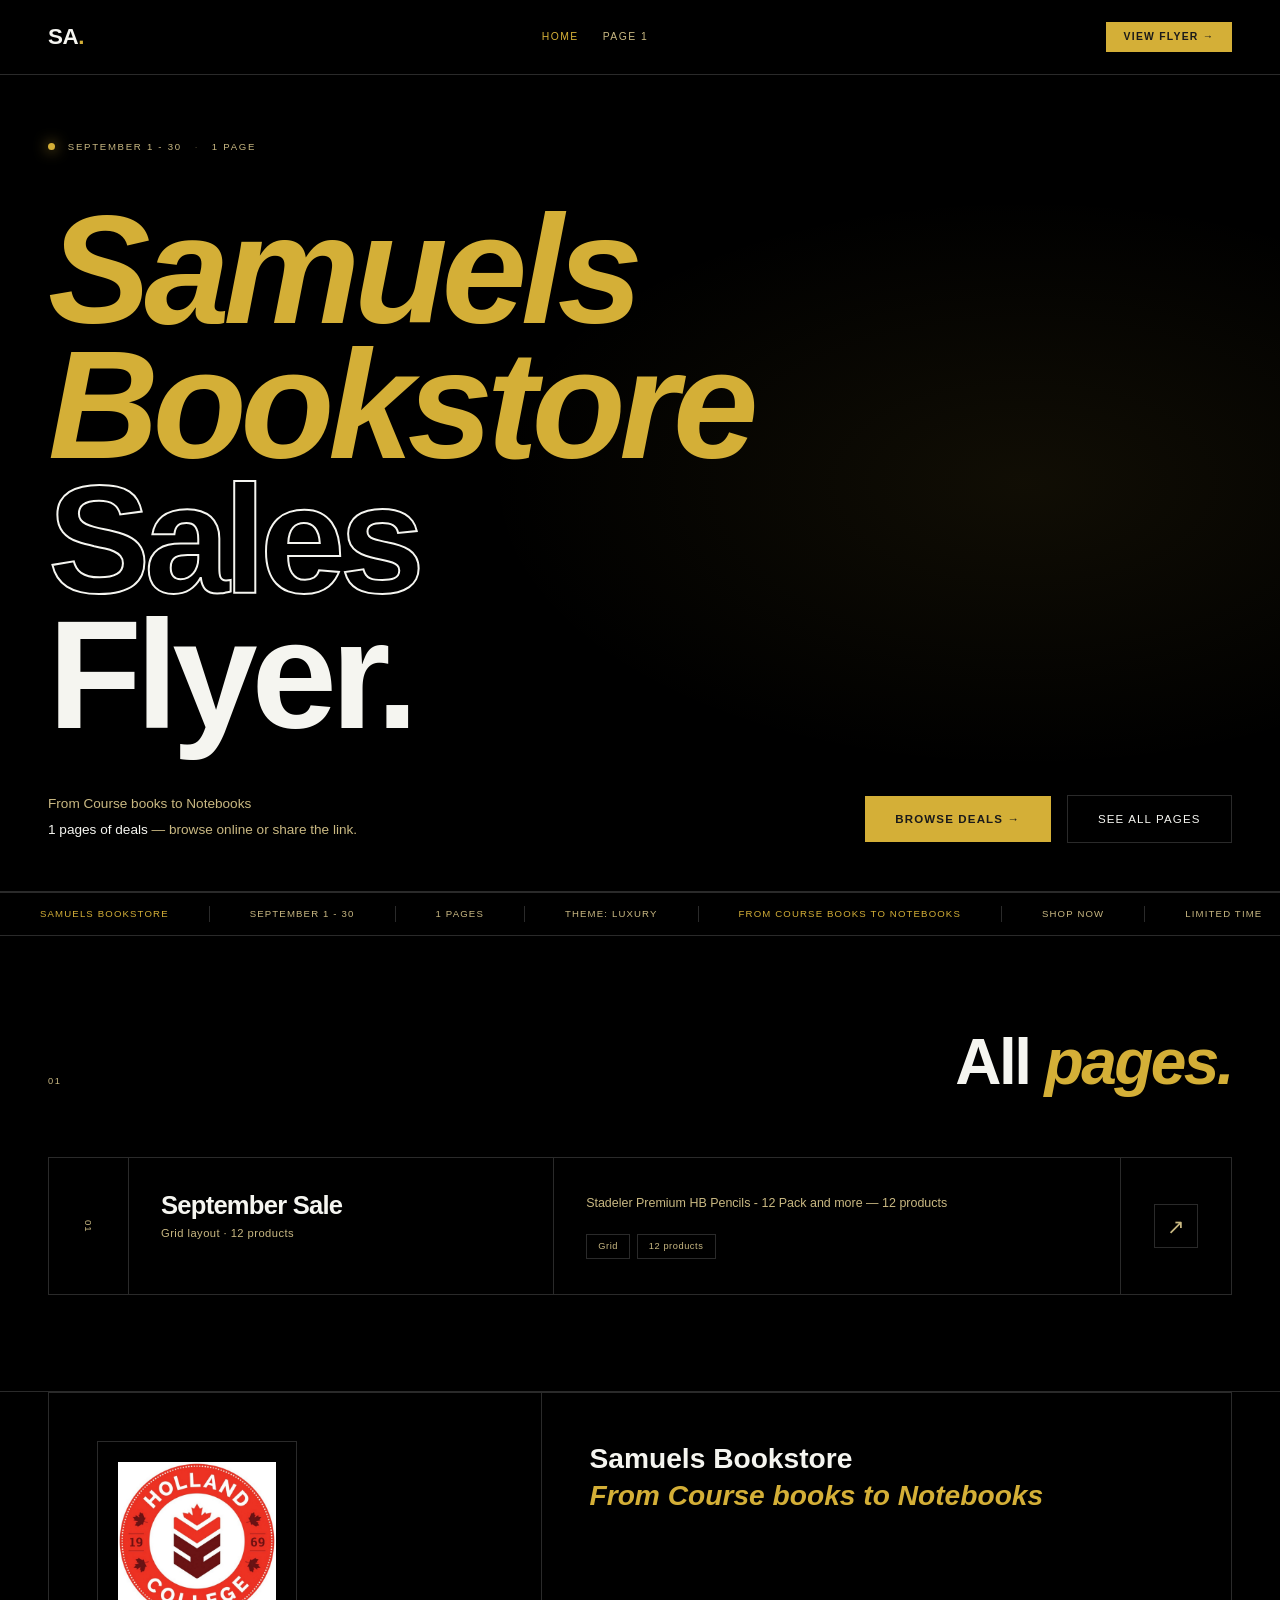
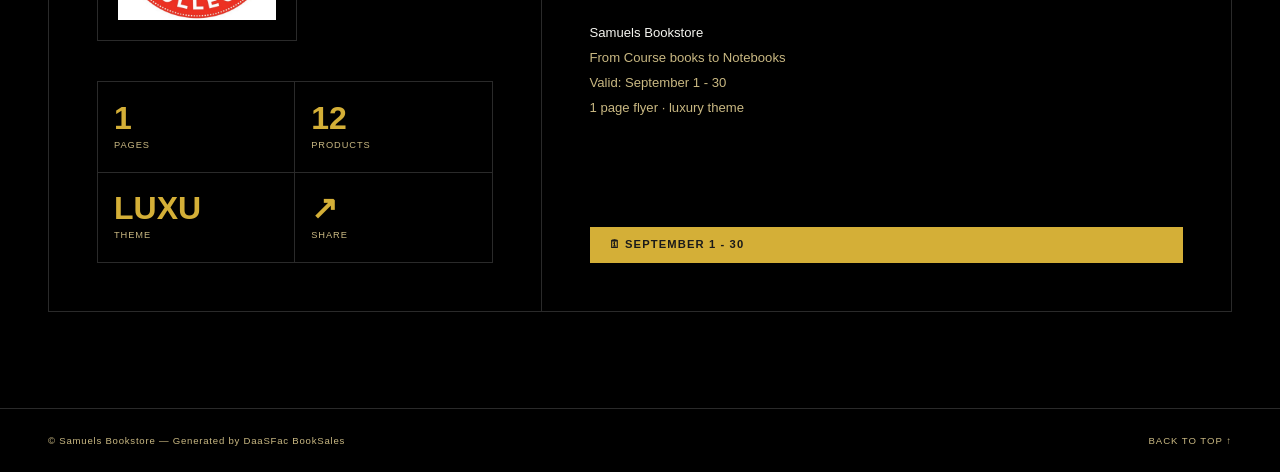
==== commit 691177a1: "BookSales: index.html for Samuels Bookstore" ====
--- a/index.html
+++ b/index.html
@@ -41,7 +41,7 @@
 </section>
  
 <div class="ticker" aria-hidden="true">
-  <div class="ticker-track"><span class="t-item hi">Samuels Bookstore</span><span class="t-item">September 1 - 30</span><span class="t-item">1 Pages</span><span class="t-item">Theme: fresh</span><span class="t-item hi">From Course books to Notebooks</span><span class="t-item">Shop Now</span><span class="t-item">Limited Time</span><span class="t-item">While Supplies Last</span><span class="t-item hi">Samuels Bookstore</span><span class="t-item">September 1 - 30</span><span class="t-item">1 Pages</span><span class="t-item">Theme: fresh</span><span class="t-item hi">From Course books to Notebooks</span><span class="t-item">Shop Now</span><span class="t-item">Limited Time</span><span class="t-item">While Supplies Last</span><span class="t-item hi">Samuels Bookstore</span><span class="t-item">September 1 - 30</span><span class="t-item">1 Pages</span><span class="t-item">Theme: fresh</span><span class="t-item hi">From Course books to Notebooks</span><span class="t-item">Shop Now</span><span class="t-item">Limited Time</span><span class="t-item">While Supplies Last</span><span class="t-item hi">Samuels Bookstore</span><span class="t-item">September 1 - 30</span><span class="t-item">1 Pages</span><span class="t-item">Theme: fresh</span><span class="t-item hi">From Course books to Notebooks</span><span class="t-item">Shop Now</span><span class="t-item">Limited Time</span><span class="t-item">While Supplies Last</span></div>
+  <div class="ticker-track"><span class="t-item hi">Samuels Bookstore</span><span class="t-item">September 1 - 30</span><span class="t-item">1 Pages</span><span class="t-item">Theme: luxury</span><span class="t-item hi">From Course books to Notebooks</span><span class="t-item">Shop Now</span><span class="t-item">Limited Time</span><span class="t-item">While Supplies Last</span><span class="t-item hi">Samuels Bookstore</span><span class="t-item">September 1 - 30</span><span class="t-item">1 Pages</span><span class="t-item">Theme: luxury</span><span class="t-item hi">From Course books to Notebooks</span><span class="t-item">Shop Now</span><span class="t-item">Limited Time</span><span class="t-item">While Supplies Last</span><span class="t-item hi">Samuels Bookstore</span><span class="t-item">September 1 - 30</span><span class="t-item">1 Pages</span><span class="t-item">Theme: luxury</span><span class="t-item hi">From Course books to Notebooks</span><span class="t-item">Shop Now</span><span class="t-item">Limited Time</span><span class="t-item">While Supplies Last</span><span class="t-item hi">Samuels Bookstore</span><span class="t-item">September 1 - 30</span><span class="t-item">1 Pages</span><span class="t-item">Theme: luxury</span><span class="t-item hi">From Course books to Notebooks</span><span class="t-item">Shop Now</span><span class="t-item">Limited Time</span><span class="t-item">While Supplies Last</span></div>
 </div>
  
 <section class="pages-section" id="pages">
@@ -71,7 +71,7 @@
     <div class="store-stats">
       <div class="store-stat"><div class="stat-val">1</div><div class="stat-lbl">Pages</div></div>
       <div class="store-stat"><div class="stat-val">12</div><div class="stat-lbl">Products</div></div>
-      <div class="store-stat"><div class="stat-val">FRES</div><div class="stat-lbl">Theme</div></div>
+      <div class="store-stat"><div class="stat-val">LUXU</div><div class="stat-lbl">Theme</div></div>
       <div class="store-stat"><div class="stat-val">↗</div><div class="stat-lbl">Share</div></div>
     </div>
   </div>
@@ -82,7 +82,7 @@
             <strong>Samuels Bookstore</strong><br>
             From Course books to Notebooks<br>
             Valid: September 1 - 30<br>
-            1 page flyer · fresh theme
+            1 page flyer · luxury theme
         </p>
         <div class="valid-badge">🗓 September 1 - 30</div>
   </div>
--- a/assets/style.css
+++ b/assets/style.css
@@ -1,14 +1,14 @@
 /* BookSales — Samuels Bookstore — Codefolio-Style GitHub Pages
    Generated by DaaSFac BookSales v3
-   Theme: fresh | Accent: #2D6A4F
+   Theme: luxury | Accent: #D4AF37
 */
  
 *,*::before,*::after{box-sizing:border-box;margin:0;padding:0}
 :root{
-  --bg:#F8FFF9;--ink:#1B2E25;--muted:#4A7C61;--faint:rgba(0,0,0,.03);--line:#D8F3DC;
-  --lime:#2D6A4F;--gold:#B7E4C7;--sec:#74C69D;--sav:#52B788;
-  --font-head:'Trebuchet MS',Impact,sans-serif;
-  --font-body:'Arial',Arial,sans-serif;
+  --bg:#000000;--ink:#F5F5F0;--muted:#C9B882;--faint:#000000;--line:#2A2A2A;
+  --lime:#D4AF37;--gold:#F5E6A3;--sec:#FFD700;--sav:#C9B882;
+  --font-head:'Georgia',Impact,sans-serif;
+  --font-body:'Palatino',Arial,sans-serif;
   --font-price:'Arial Black','Arial Black',sans-serif;
   --ease:cubic-bezier(.16,1,.3,1);
 }
@@ -20,7 +20,7 @@
   position:sticky;top:0;z-index:500;
   display:flex;align-items:center;justify-content:space-between;
   padding:1.2rem 3rem;
-  background:rgba(248,255,249,.94);
+  background:rgba(0,0,0,.94);
   backdrop-filter:blur(16px);
   border-bottom:1px solid var(--line);
 }
@@ -31,7 +31,7 @@
 .nav-link:hover{color:var(--ink)}
 .nav-link.active{color:var(--lime)}
 .nav-cta{
-  background:var(--lime);color:#FFFFFF;
+  background:var(--lime);color:#1A1A1A;
   padding:.4rem 1.1rem;font-size:.65rem;letter-spacing:.12em;
   text-transform:uppercase;font-weight:700;text-decoration:none;
   transition:opacity .2s;
@@ -48,7 +48,7 @@
 }
 .hero::before{
   content:'';position:absolute;inset:0;
-  background:radial-gradient(ellipse 60% 50% at 80% 50%, rgba(45,106,79,0.08), transparent 70%);
+  background:radial-gradient(ellipse 60% 50% at 80% 50%, rgba(212,175,55,0.08), transparent 70%);
   pointer-events:none;
 }
 .hero-eyebrow{
@@ -79,7 +79,7 @@
 .hero-desc strong{color:var(--ink);font-weight:400}
 .hero-actions{display:flex;gap:1rem;justify-content:flex-end;align-items:center;flex-wrap:wrap}
 .btn-p{
-  background:var(--lime);color:#FFFFFF;
+  background:var(--lime);color:#1A1A1A;
   padding:.85rem 1.9rem;font-family:var(--font-body);
   font-size:.72rem;letter-spacing:.1em;text-transform:uppercase;
   text-decoration:none;display:inline-block;font-weight:700;
@@ -193,7 +193,7 @@
 .store-meta strong{color:var(--ink);font-weight:400}
 .valid-badge{
   display:inline-flex;align-items:center;gap:.6rem;
-  background:var(--lime);color:#FFFFFF;
+  background:var(--lime);color:#1A1A1A;
   padding:.55rem 1.2rem;font-size:.7rem;
   letter-spacing:.1em;text-transform:uppercase;font-weight:700;
 }
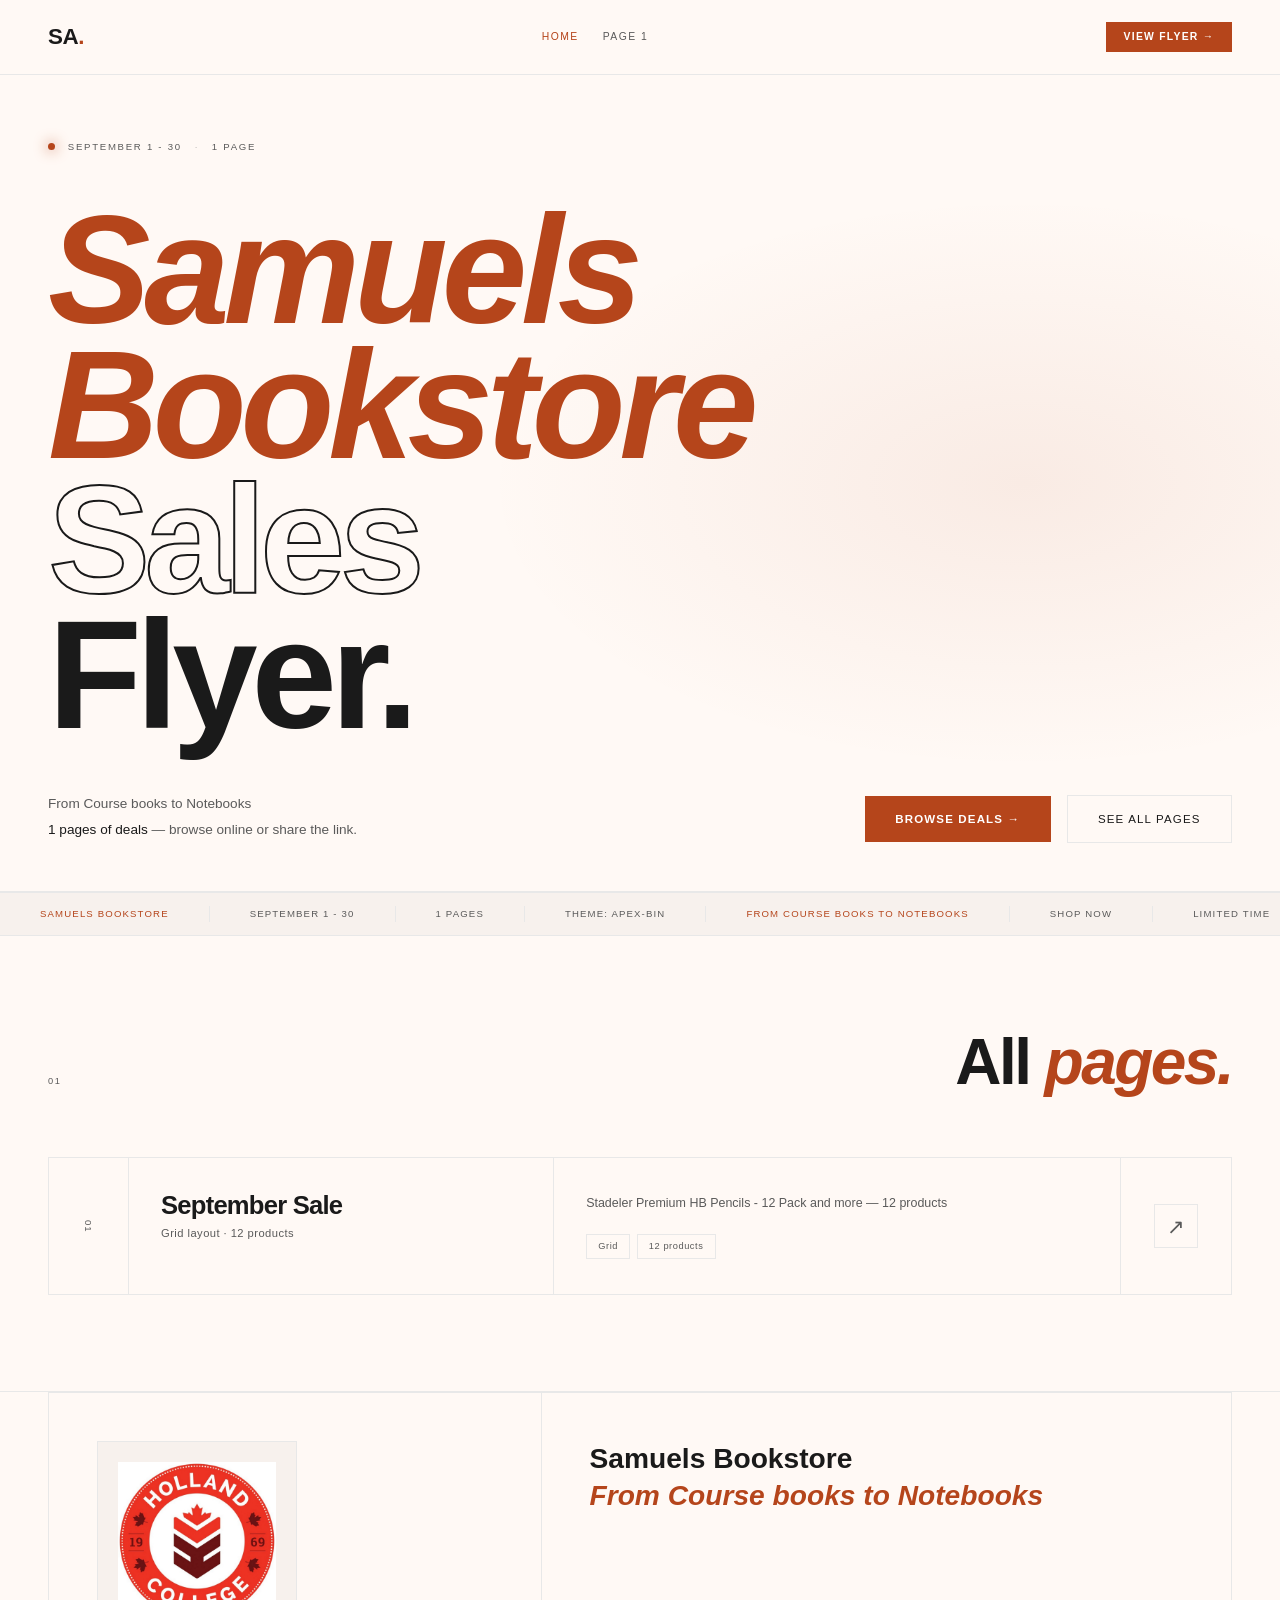
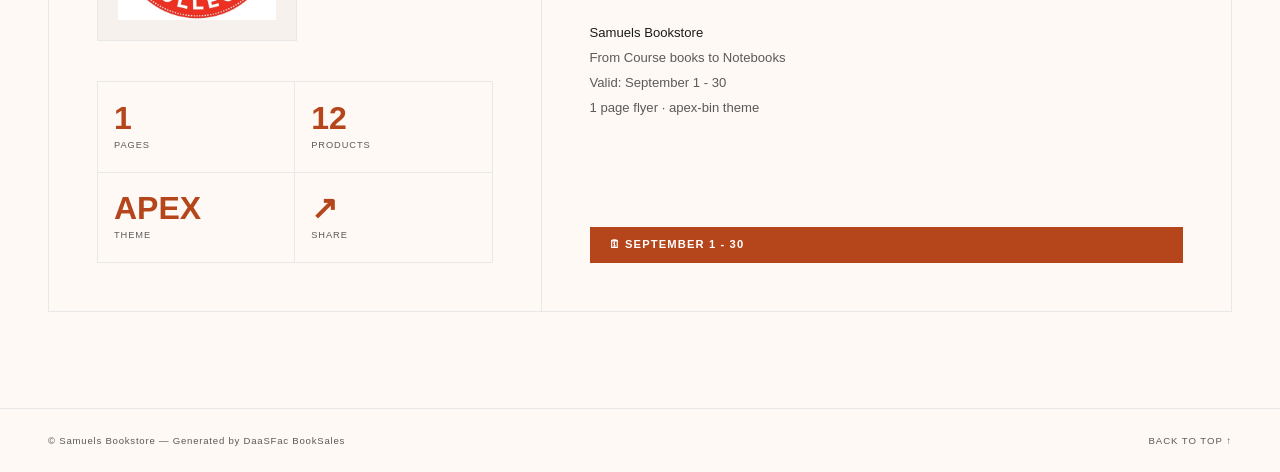
==== commit c55cef39: "BookSales: index.html for Samuels Bookstore" ====
--- a/index.html
+++ b/index.html
@@ -41,7 +41,7 @@
 </section>
  
 <div class="ticker" aria-hidden="true">
-  <div class="ticker-track"><span class="t-item hi">Samuels Bookstore</span><span class="t-item">September 1 - 30</span><span class="t-item">1 Pages</span><span class="t-item">Theme: luxury</span><span class="t-item hi">From Course books to Notebooks</span><span class="t-item">Shop Now</span><span class="t-item">Limited Time</span><span class="t-item">While Supplies Last</span><span class="t-item hi">Samuels Bookstore</span><span class="t-item">September 1 - 30</span><span class="t-item">1 Pages</span><span class="t-item">Theme: luxury</span><span class="t-item hi">From Course books to Notebooks</span><span class="t-item">Shop Now</span><span class="t-item">Limited Time</span><span class="t-item">While Supplies Last</span><span class="t-item hi">Samuels Bookstore</span><span class="t-item">September 1 - 30</span><span class="t-item">1 Pages</span><span class="t-item">Theme: luxury</span><span class="t-item hi">From Course books to Notebooks</span><span class="t-item">Shop Now</span><span class="t-item">Limited Time</span><span class="t-item">While Supplies Last</span><span class="t-item hi">Samuels Bookstore</span><span class="t-item">September 1 - 30</span><span class="t-item">1 Pages</span><span class="t-item">Theme: luxury</span><span class="t-item hi">From Course books to Notebooks</span><span class="t-item">Shop Now</span><span class="t-item">Limited Time</span><span class="t-item">While Supplies Last</span></div>
+  <div class="ticker-track"><span class="t-item hi">Samuels Bookstore</span><span class="t-item">September 1 - 30</span><span class="t-item">1 Pages</span><span class="t-item">Theme: apex-bin</span><span class="t-item hi">From Course books to Notebooks</span><span class="t-item">Shop Now</span><span class="t-item">Limited Time</span><span class="t-item">While Supplies Last</span><span class="t-item hi">Samuels Bookstore</span><span class="t-item">September 1 - 30</span><span class="t-item">1 Pages</span><span class="t-item">Theme: apex-bin</span><span class="t-item hi">From Course books to Notebooks</span><span class="t-item">Shop Now</span><span class="t-item">Limited Time</span><span class="t-item">While Supplies Last</span><span class="t-item hi">Samuels Bookstore</span><span class="t-item">September 1 - 30</span><span class="t-item">1 Pages</span><span class="t-item">Theme: apex-bin</span><span class="t-item hi">From Course books to Notebooks</span><span class="t-item">Shop Now</span><span class="t-item">Limited Time</span><span class="t-item">While Supplies Last</span><span class="t-item hi">Samuels Bookstore</span><span class="t-item">September 1 - 30</span><span class="t-item">1 Pages</span><span class="t-item">Theme: apex-bin</span><span class="t-item hi">From Course books to Notebooks</span><span class="t-item">Shop Now</span><span class="t-item">Limited Time</span><span class="t-item">While Supplies Last</span></div>
 </div>
  
 <section class="pages-section" id="pages">
@@ -71,7 +71,7 @@
     <div class="store-stats">
       <div class="store-stat"><div class="stat-val">1</div><div class="stat-lbl">Pages</div></div>
       <div class="store-stat"><div class="stat-val">12</div><div class="stat-lbl">Products</div></div>
-      <div class="store-stat"><div class="stat-val">LUXU</div><div class="stat-lbl">Theme</div></div>
+      <div class="store-stat"><div class="stat-val">APEX</div><div class="stat-lbl">Theme</div></div>
       <div class="store-stat"><div class="stat-val">↗</div><div class="stat-lbl">Share</div></div>
     </div>
   </div>
@@ -82,7 +82,7 @@
             <strong>Samuels Bookstore</strong><br>
             From Course books to Notebooks<br>
             Valid: September 1 - 30<br>
-            1 page flyer · luxury theme
+            1 page flyer · apex-bin theme
         </p>
         <div class="valid-badge">🗓 September 1 - 30</div>
   </div>
--- a/assets/style.css
+++ b/assets/style.css
@@ -1,14 +1,14 @@
 /* BookSales — Samuels Bookstore — Codefolio-Style GitHub Pages
    Generated by DaaSFac BookSales v3
-   Theme: luxury | Accent: #D4AF37
+   Theme: apex-bin | Accent: #B5451B
 */
  
 *,*::before,*::after{box-sizing:border-box;margin:0;padding:0}
 :root{
-  --bg:#000000;--ink:#F5F5F0;--muted:#C9B882;--faint:#000000;--line:#2A2A2A;
-  --lime:#D4AF37;--gold:#F5E6A3;--sec:#FFD700;--sav:#C9B882;
-  --font-head:'Georgia',Impact,sans-serif;
-  --font-body:'Palatino',Arial,sans-serif;
+  --bg:#FFF9F5;--ink:#1A1A1A;--muted:#5A5A5A;--faint:rgba(0,0,0,.03);--line:#E8E8E8;
+  --lime:#B5451B;--gold:#F5C842;--sec:#CA6800;--sav:#008A4D;
+  --font-head:'Trebuchet MS',Impact,sans-serif;
+  --font-body:'Verdana',Arial,sans-serif;
   --font-price:'Arial Black','Arial Black',sans-serif;
   --ease:cubic-bezier(.16,1,.3,1);
 }
@@ -20,7 +20,7 @@
   position:sticky;top:0;z-index:500;
   display:flex;align-items:center;justify-content:space-between;
   padding:1.2rem 3rem;
-  background:rgba(0,0,0,.94);
+  background:rgba(255,249,245,.94);
   backdrop-filter:blur(16px);
   border-bottom:1px solid var(--line);
 }
@@ -31,7 +31,7 @@
 .nav-link:hover{color:var(--ink)}
 .nav-link.active{color:var(--lime)}
 .nav-cta{
-  background:var(--lime);color:#1A1A1A;
+  background:var(--lime);color:#FFFFFF;
   padding:.4rem 1.1rem;font-size:.65rem;letter-spacing:.12em;
   text-transform:uppercase;font-weight:700;text-decoration:none;
   transition:opacity .2s;
@@ -48,7 +48,7 @@
 }
 .hero::before{
   content:'';position:absolute;inset:0;
-  background:radial-gradient(ellipse 60% 50% at 80% 50%, rgba(212,175,55,0.08), transparent 70%);
+  background:radial-gradient(ellipse 60% 50% at 80% 50%, rgba(181,69,27,0.08), transparent 70%);
   pointer-events:none;
 }
 .hero-eyebrow{
@@ -79,7 +79,7 @@
 .hero-desc strong{color:var(--ink);font-weight:400}
 .hero-actions{display:flex;gap:1rem;justify-content:flex-end;align-items:center;flex-wrap:wrap}
 .btn-p{
-  background:var(--lime);color:#1A1A1A;
+  background:var(--lime);color:#FFFFFF;
   padding:.85rem 1.9rem;font-family:var(--font-body);
   font-size:.72rem;letter-spacing:.1em;text-transform:uppercase;
   text-decoration:none;display:inline-block;font-weight:700;
@@ -193,7 +193,7 @@
 .store-meta strong{color:var(--ink);font-weight:400}
 .valid-badge{
   display:inline-flex;align-items:center;gap:.6rem;
-  background:var(--lime);color:#1A1A1A;
+  background:var(--lime);color:#FFFFFF;
   padding:.55rem 1.2rem;font-size:.7rem;
   letter-spacing:.1em;text-transform:uppercase;font-weight:700;
 }
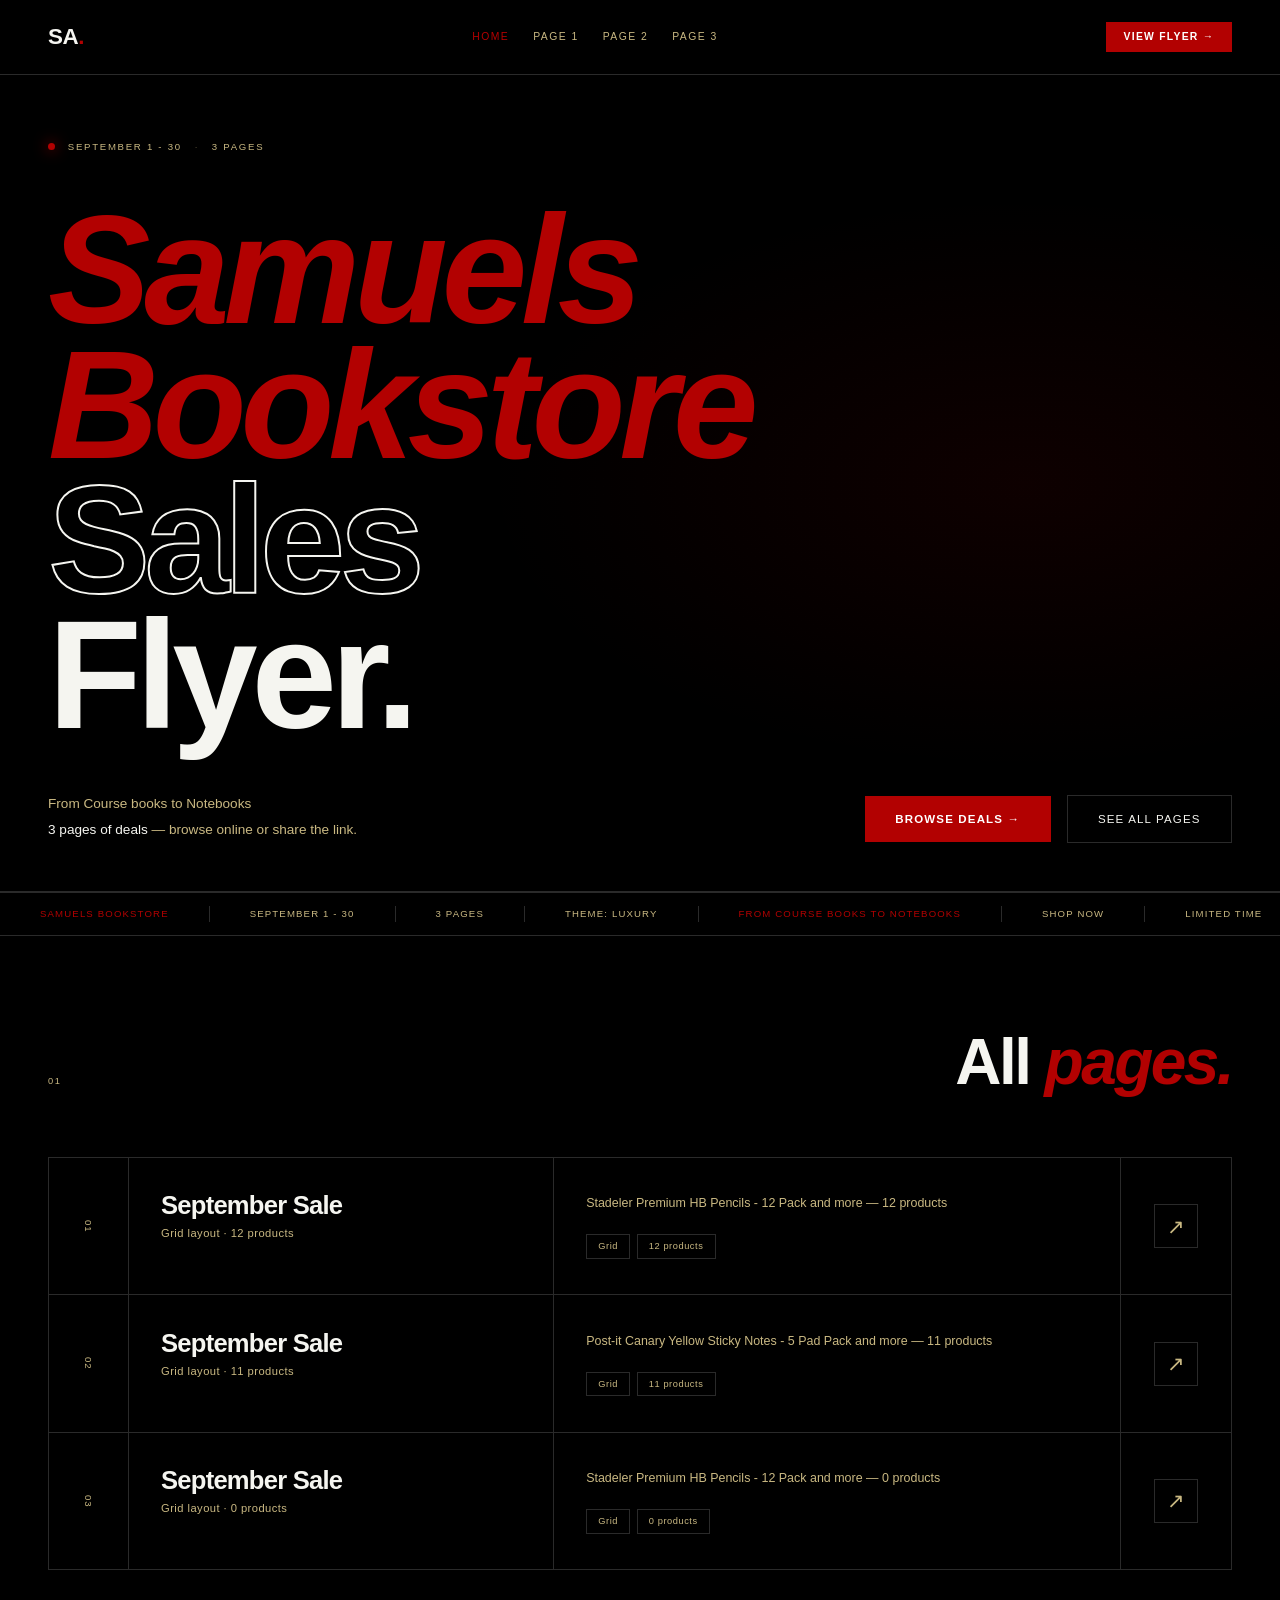
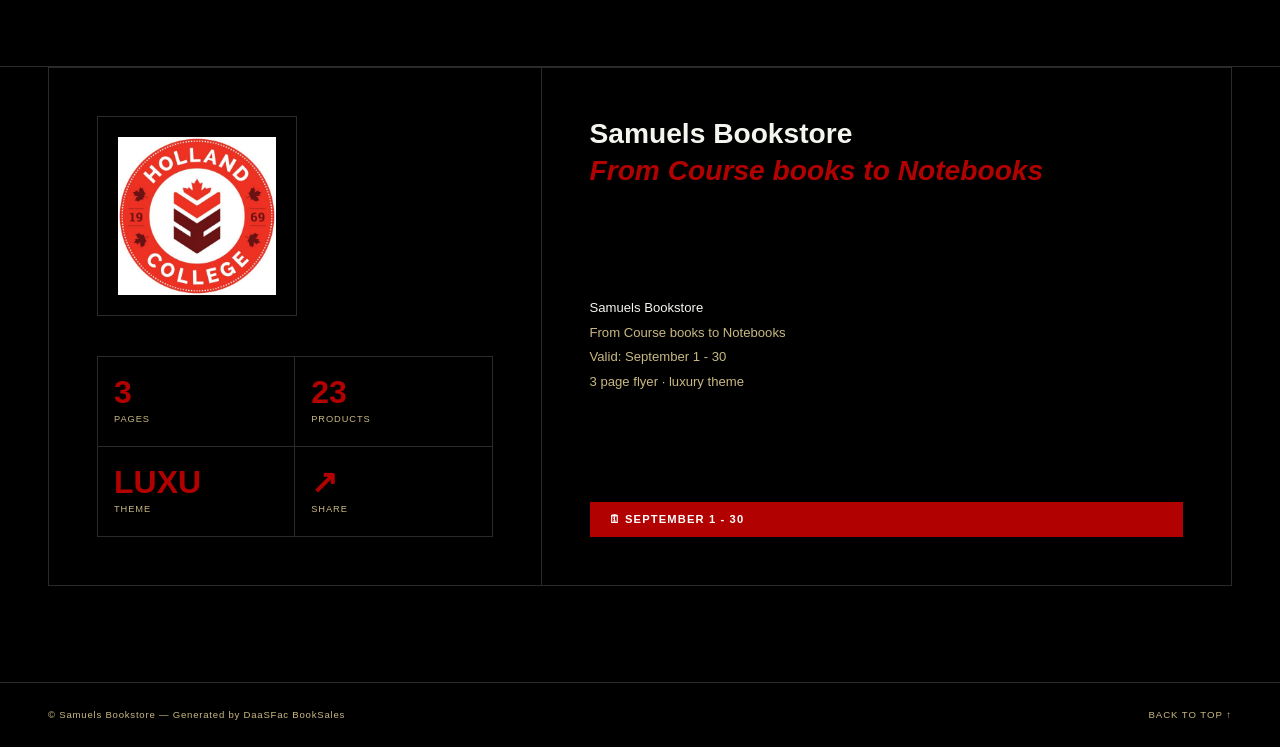
==== commit 876d9638: "BookSales: index.html for Samuels Bookstore" ====
--- a/index.html
+++ b/index.html
@@ -4,7 +4,7 @@
 <meta charset="UTF-8">
 <meta name="viewport" content="width=device-width,initial-scale=1">
 <title>Samuels Bookstore — Sales Flyer</title>
-<meta name="description" content="From Course books to Notebooks — September 1 - 30 — 1 page promotional flyer">
+<meta name="description" content="From Course books to Notebooks — September 1 - 30 — 3 page promotional flyer">
 
 <link rel="stylesheet" href="assets/style.css">
 </head>
@@ -12,7 +12,7 @@
  
 <nav>
   <a href="index.html" class="nav-logo">SA<span>.</span></a>
-  <div class="nav-links"><a href="index.html" class="nav-link" data-page="index.html">Home</a><a href="page_01.html" class="nav-link" data-page="page_01.html">Page 1</a></div>
+  <div class="nav-links"><a href="index.html" class="nav-link" data-page="index.html">Home</a><a href="page_01.html" class="nav-link" data-page="page_01.html">Page 1</a><a href="page_02.html" class="nav-link" data-page="page_02.html">Page 2</a><a href="page_03.html" class="nav-link" data-page="page_03.html">Page 3</a></div>
   <a href="page_01.html" class="nav-cta">View Flyer →</a>
 </nav>
  
@@ -21,7 +21,7 @@
     <div class="hero-dot"></div>
     <span>September 1 - 30</span>
     <span style="opacity:.4">·</span>
-    <span>1 page</span>
+    <span>3 pages</span>
   </div>
   <h1 class="hero-title">
     <span class="accent">Samuels Bookstore</span><br>
@@ -31,7 +31,7 @@
   <div class="hero-bottom">
     <p class="hero-desc">
       From Course books to Notebooks<br>
-      <strong>1 pages of deals</strong> — browse online or share the link.
+      <strong>3 pages of deals</strong> — browse online or share the link.
     </p>
     <div class="hero-actions">
       <a href="page_01.html" class="btn-p">Browse Deals →</a>
@@ -41,7 +41,7 @@
 </section>
  
 <div class="ticker" aria-hidden="true">
-  <div class="ticker-track"><span class="t-item hi">Samuels Bookstore</span><span class="t-item">September 1 - 30</span><span class="t-item">1 Pages</span><span class="t-item">Theme: apex-bin</span><span class="t-item hi">From Course books to Notebooks</span><span class="t-item">Shop Now</span><span class="t-item">Limited Time</span><span class="t-item">While Supplies Last</span><span class="t-item hi">Samuels Bookstore</span><span class="t-item">September 1 - 30</span><span class="t-item">1 Pages</span><span class="t-item">Theme: apex-bin</span><span class="t-item hi">From Course books to Notebooks</span><span class="t-item">Shop Now</span><span class="t-item">Limited Time</span><span class="t-item">While Supplies Last</span><span class="t-item hi">Samuels Bookstore</span><span class="t-item">September 1 - 30</span><span class="t-item">1 Pages</span><span class="t-item">Theme: apex-bin</span><span class="t-item hi">From Course books to Notebooks</span><span class="t-item">Shop Now</span><span class="t-item">Limited Time</span><span class="t-item">While Supplies Last</span><span class="t-item hi">Samuels Bookstore</span><span class="t-item">September 1 - 30</span><span class="t-item">1 Pages</span><span class="t-item">Theme: apex-bin</span><span class="t-item hi">From Course books to Notebooks</span><span class="t-item">Shop Now</span><span class="t-item">Limited Time</span><span class="t-item">While Supplies Last</span></div>
+  <div class="ticker-track"><span class="t-item hi">Samuels Bookstore</span><span class="t-item">September 1 - 30</span><span class="t-item">3 Pages</span><span class="t-item">Theme: luxury</span><span class="t-item hi">From Course books to Notebooks</span><span class="t-item">Shop Now</span><span class="t-item">Limited Time</span><span class="t-item">While Supplies Last</span><span class="t-item hi">Samuels Bookstore</span><span class="t-item">September 1 - 30</span><span class="t-item">3 Pages</span><span class="t-item">Theme: luxury</span><span class="t-item hi">From Course books to Notebooks</span><span class="t-item">Shop Now</span><span class="t-item">Limited Time</span><span class="t-item">While Supplies Last</span><span class="t-item hi">Samuels Bookstore</span><span class="t-item">September 1 - 30</span><span class="t-item">3 Pages</span><span class="t-item">Theme: luxury</span><span class="t-item hi">From Course books to Notebooks</span><span class="t-item">Shop Now</span><span class="t-item">Limited Time</span><span class="t-item">While Supplies Last</span><span class="t-item hi">Samuels Bookstore</span><span class="t-item">September 1 - 30</span><span class="t-item">3 Pages</span><span class="t-item">Theme: luxury</span><span class="t-item hi">From Course books to Notebooks</span><span class="t-item">Shop Now</span><span class="t-item">Limited Time</span><span class="t-item">While Supplies Last</span></div>
 </div>
  
 <section class="pages-section" id="pages">
@@ -61,6 +61,28 @@
     <div class="p-tags"><span class="p-tag">Grid</span><span class="p-tag">12 products</span></div>
   </div>
   <div class="p-action"><div class="p-arrow">↗</div></div>
+</a><a class="page-row" href="page_02.html" data-page="page_02.html">
+  <div class="p-num">02</div>
+  <div class="p-info">
+    <div class="p-title">September Sale</div>
+    <div class="p-sub">Grid layout · 11 products</div>
+  </div>
+  <div class="p-detail">
+    <div class="p-desc">Post-it Canary Yellow Sticky Notes - 5 Pad Pack and more — 11 products</div>
+    <div class="p-tags"><span class="p-tag">Grid</span><span class="p-tag">11 products</span></div>
+  </div>
+  <div class="p-action"><div class="p-arrow">↗</div></div>
+</a><a class="page-row" href="page_03.html" data-page="page_03.html">
+  <div class="p-num">03</div>
+  <div class="p-info">
+    <div class="p-title">September Sale</div>
+    <div class="p-sub">Grid layout · 0 products</div>
+  </div>
+  <div class="p-detail">
+    <div class="p-desc">Stadeler Premium HB Pencils - 12 Pack and more — 0 products</div>
+    <div class="p-tags"><span class="p-tag">Grid</span><span class="p-tag">0 products</span></div>
+  </div>
+  <div class="p-action"><div class="p-arrow">↗</div></div>
 </a>
   </div>
 </section>
@@ -69,9 +91,9 @@
   <div class="store-left">
     <div class="store-logo-wrap"><img src="[data-uri]" alt="Samuels Bookstore"></div>
     <div class="store-stats">
-      <div class="store-stat"><div class="stat-val">1</div><div class="stat-lbl">Pages</div></div>
-      <div class="store-stat"><div class="stat-val">12</div><div class="stat-lbl">Products</div></div>
-      <div class="store-stat"><div class="stat-val">APEX</div><div class="stat-lbl">Theme</div></div>
+      <div class="store-stat"><div class="stat-val">3</div><div class="stat-lbl">Pages</div></div>
+      <div class="store-stat"><div class="stat-val">23</div><div class="stat-lbl">Products</div></div>
+      <div class="store-stat"><div class="stat-val">LUXU</div><div class="stat-lbl">Theme</div></div>
       <div class="store-stat"><div class="stat-val">↗</div><div class="stat-lbl">Share</div></div>
     </div>
   </div>
@@ -82,7 +104,7 @@
             <strong>Samuels Bookstore</strong><br>
             From Course books to Notebooks<br>
             Valid: September 1 - 30<br>
-            1 page flyer · apex-bin theme
+            3 page flyer · luxury theme
         </p>
         <div class="valid-badge">🗓 September 1 - 30</div>
   </div>
--- a/assets/style.css
+++ b/assets/style.css
@@ -1,14 +1,14 @@
 /* BookSales — Samuels Bookstore — Codefolio-Style GitHub Pages
    Generated by DaaSFac BookSales v3
-   Theme: apex-bin | Accent: #B5451B
+   Theme: luxury | Accent: #b20101
 */
  
 *,*::before,*::after{box-sizing:border-box;margin:0;padding:0}
 :root{
-  --bg:#FFF9F5;--ink:#1A1A1A;--muted:#5A5A5A;--faint:rgba(0,0,0,.03);--line:#E8E8E8;
-  --lime:#B5451B;--gold:#F5C842;--sec:#CA6800;--sav:#008A4D;
-  --font-head:'Trebuchet MS',Impact,sans-serif;
-  --font-body:'Verdana',Arial,sans-serif;
+  --bg:#000000;--ink:#F5F5F0;--muted:#C9B882;--faint:#000000;--line:#2A2A2A;
+  --lime:#b20101;--gold:#F5E6A3;--sec:#FFD700;--sav:#C9B882;
+  --font-head:'Georgia',Impact,sans-serif;
+  --font-body:'Palatino',Arial,sans-serif;
   --font-price:'Arial Black','Arial Black',sans-serif;
   --ease:cubic-bezier(.16,1,.3,1);
 }
@@ -20,7 +20,7 @@
   position:sticky;top:0;z-index:500;
   display:flex;align-items:center;justify-content:space-between;
   padding:1.2rem 3rem;
-  background:rgba(255,249,245,.94);
+  background:rgba(0,0,0,.94);
   backdrop-filter:blur(16px);
   border-bottom:1px solid var(--line);
 }
@@ -48,7 +48,7 @@
 }
 .hero::before{
   content:'';position:absolute;inset:0;
-  background:radial-gradient(ellipse 60% 50% at 80% 50%, rgba(181,69,27,0.08), transparent 70%);
+  background:radial-gradient(ellipse 60% 50% at 80% 50%, rgba(178,1,1,0.08), transparent 70%);
   pointer-events:none;
 }
 .hero-eyebrow{
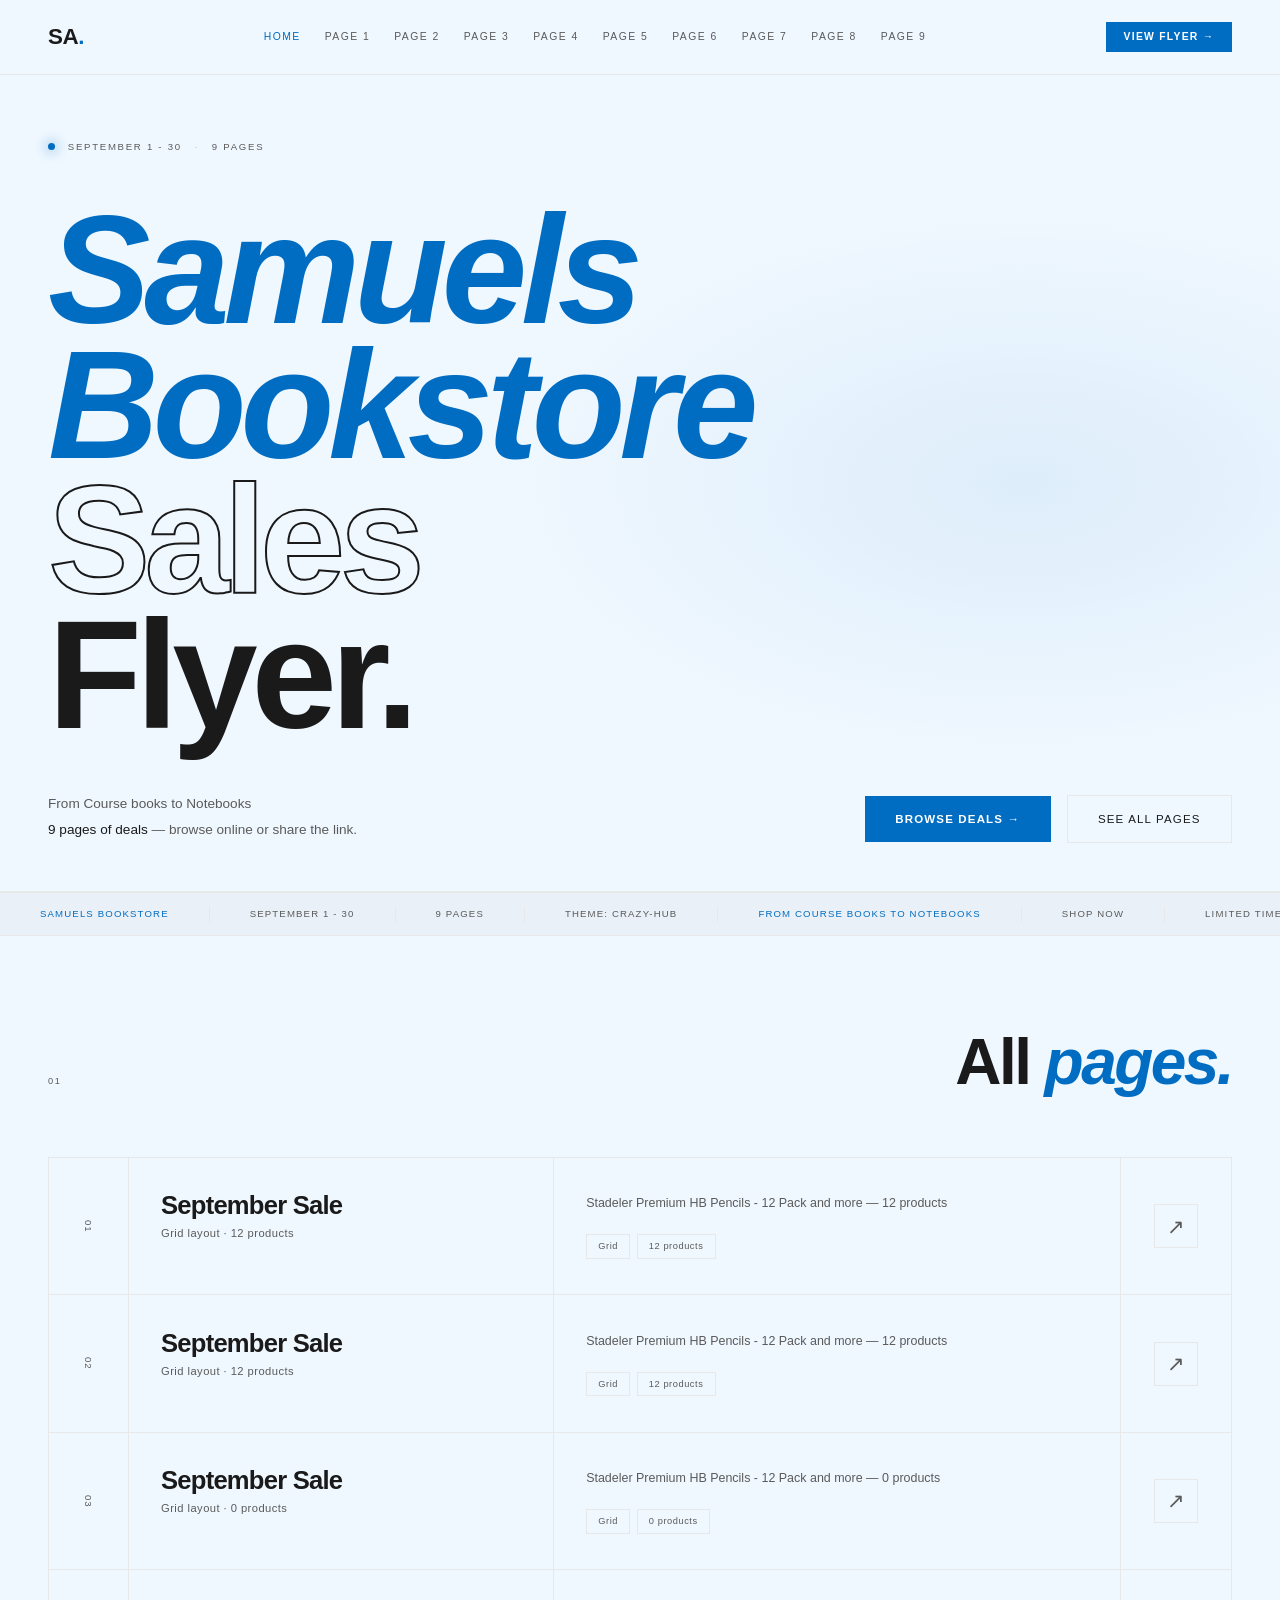
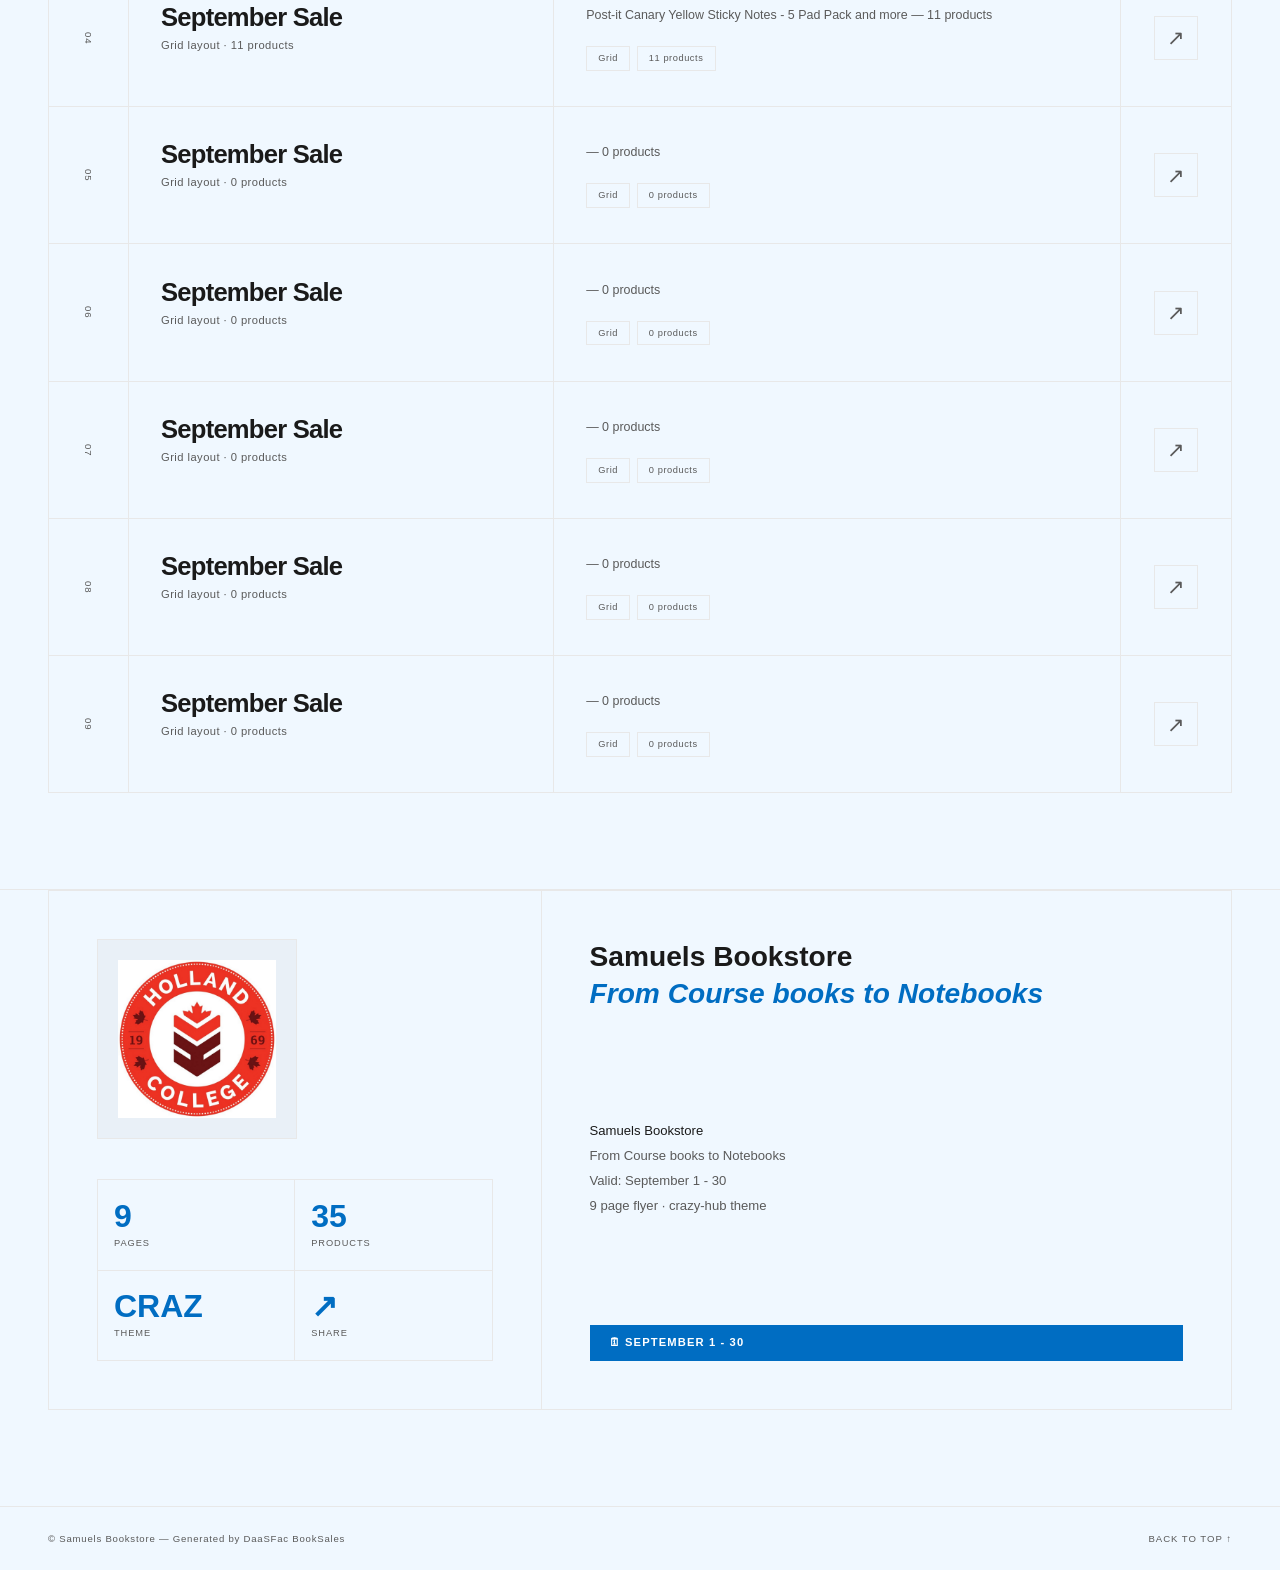
==== commit b7edb8b4: "BookSales: index.html for Samuels Bookstore" ====
--- a/index.html
+++ b/index.html
@@ -4,7 +4,7 @@
 <meta charset="UTF-8">
 <meta name="viewport" content="width=device-width,initial-scale=1">
 <title>Samuels Bookstore — Sales Flyer</title>
-<meta name="description" content="From Course books to Notebooks — September 1 - 30 — 3 page promotional flyer">
+<meta name="description" content="From Course books to Notebooks — September 1 - 30 — 9 page promotional flyer">
 
 <link rel="stylesheet" href="assets/style.css">
 </head>
@@ -12,7 +12,7 @@
  
 <nav>
   <a href="index.html" class="nav-logo">SA<span>.</span></a>
-  <div class="nav-links"><a href="index.html" class="nav-link" data-page="index.html">Home</a><a href="page_01.html" class="nav-link" data-page="page_01.html">Page 1</a><a href="page_02.html" class="nav-link" data-page="page_02.html">Page 2</a><a href="page_03.html" class="nav-link" data-page="page_03.html">Page 3</a></div>
+  <div class="nav-links"><a href="index.html" class="nav-link" data-page="index.html">Home</a><a href="page_01.html" class="nav-link" data-page="page_01.html">Page 1</a><a href="page_02.html" class="nav-link" data-page="page_02.html">Page 2</a><a href="page_03.html" class="nav-link" data-page="page_03.html">Page 3</a><a href="page_04.html" class="nav-link" data-page="page_04.html">Page 4</a><a href="page_05.html" class="nav-link" data-page="page_05.html">Page 5</a><a href="page_06.html" class="nav-link" data-page="page_06.html">Page 6</a><a href="page_07.html" class="nav-link" data-page="page_07.html">Page 7</a><a href="page_08.html" class="nav-link" data-page="page_08.html">Page 8</a><a href="page_09.html" class="nav-link" data-page="page_09.html">Page 9</a></div>
   <a href="page_01.html" class="nav-cta">View Flyer →</a>
 </nav>
  
@@ -21,7 +21,7 @@
     <div class="hero-dot"></div>
     <span>September 1 - 30</span>
     <span style="opacity:.4">·</span>
-    <span>3 pages</span>
+    <span>9 pages</span>
   </div>
   <h1 class="hero-title">
     <span class="accent">Samuels Bookstore</span><br>
@@ -31,7 +31,7 @@
   <div class="hero-bottom">
     <p class="hero-desc">
       From Course books to Notebooks<br>
-      <strong>3 pages of deals</strong> — browse online or share the link.
+      <strong>9 pages of deals</strong> — browse online or share the link.
     </p>
     <div class="hero-actions">
       <a href="page_01.html" class="btn-p">Browse Deals →</a>
@@ -41,7 +41,7 @@
 </section>
  
 <div class="ticker" aria-hidden="true">
-  <div class="ticker-track"><span class="t-item hi">Samuels Bookstore</span><span class="t-item">September 1 - 30</span><span class="t-item">3 Pages</span><span class="t-item">Theme: luxury</span><span class="t-item hi">From Course books to Notebooks</span><span class="t-item">Shop Now</span><span class="t-item">Limited Time</span><span class="t-item">While Supplies Last</span><span class="t-item hi">Samuels Bookstore</span><span class="t-item">September 1 - 30</span><span class="t-item">3 Pages</span><span class="t-item">Theme: luxury</span><span class="t-item hi">From Course books to Notebooks</span><span class="t-item">Shop Now</span><span class="t-item">Limited Time</span><span class="t-item">While Supplies Last</span><span class="t-item hi">Samuels Bookstore</span><span class="t-item">September 1 - 30</span><span class="t-item">3 Pages</span><span class="t-item">Theme: luxury</span><span class="t-item hi">From Course books to Notebooks</span><span class="t-item">Shop Now</span><span class="t-item">Limited Time</span><span class="t-item">While Supplies Last</span><span class="t-item hi">Samuels Bookstore</span><span class="t-item">September 1 - 30</span><span class="t-item">3 Pages</span><span class="t-item">Theme: luxury</span><span class="t-item hi">From Course books to Notebooks</span><span class="t-item">Shop Now</span><span class="t-item">Limited Time</span><span class="t-item">While Supplies Last</span></div>
+  <div class="ticker-track"><span class="t-item hi">Samuels Bookstore</span><span class="t-item">September 1 - 30</span><span class="t-item">9 Pages</span><span class="t-item">Theme: crazy-hub</span><span class="t-item hi">From Course books to Notebooks</span><span class="t-item">Shop Now</span><span class="t-item">Limited Time</span><span class="t-item">While Supplies Last</span><span class="t-item hi">Samuels Bookstore</span><span class="t-item">September 1 - 30</span><span class="t-item">9 Pages</span><span class="t-item">Theme: crazy-hub</span><span class="t-item hi">From Course books to Notebooks</span><span class="t-item">Shop Now</span><span class="t-item">Limited Time</span><span class="t-item">While Supplies Last</span><span class="t-item hi">Samuels Bookstore</span><span class="t-item">September 1 - 30</span><span class="t-item">9 Pages</span><span class="t-item">Theme: crazy-hub</span><span class="t-item hi">From Course books to Notebooks</span><span class="t-item">Shop Now</span><span class="t-item">Limited Time</span><span class="t-item">While Supplies Last</span><span class="t-item hi">Samuels Bookstore</span><span class="t-item">September 1 - 30</span><span class="t-item">9 Pages</span><span class="t-item">Theme: crazy-hub</span><span class="t-item hi">From Course books to Notebooks</span><span class="t-item">Shop Now</span><span class="t-item">Limited Time</span><span class="t-item">While Supplies Last</span></div>
 </div>
  
 <section class="pages-section" id="pages">
@@ -65,11 +65,11 @@
   <div class="p-num">02</div>
   <div class="p-info">
     <div class="p-title">September Sale</div>
-    <div class="p-sub">Grid layout · 11 products</div>
+    <div class="p-sub">Grid layout · 12 products</div>
   </div>
   <div class="p-detail">
-    <div class="p-desc">Post-it Canary Yellow Sticky Notes - 5 Pad Pack and more — 11 products</div>
-    <div class="p-tags"><span class="p-tag">Grid</span><span class="p-tag">11 products</span></div>
+    <div class="p-desc">Stadeler Premium HB Pencils - 12 Pack and more — 12 products</div>
+    <div class="p-tags"><span class="p-tag">Grid</span><span class="p-tag">12 products</span></div>
   </div>
   <div class="p-action"><div class="p-arrow">↗</div></div>
 </a><a class="page-row" href="page_03.html" data-page="page_03.html">
@@ -83,6 +83,72 @@
     <div class="p-tags"><span class="p-tag">Grid</span><span class="p-tag">0 products</span></div>
   </div>
   <div class="p-action"><div class="p-arrow">↗</div></div>
+</a><a class="page-row" href="page_04.html" data-page="page_04.html">
+  <div class="p-num">04</div>
+  <div class="p-info">
+    <div class="p-title">September Sale</div>
+    <div class="p-sub">Grid layout · 11 products</div>
+  </div>
+  <div class="p-detail">
+    <div class="p-desc">Post-it Canary Yellow Sticky Notes - 5 Pad Pack and more — 11 products</div>
+    <div class="p-tags"><span class="p-tag">Grid</span><span class="p-tag">11 products</span></div>
+  </div>
+  <div class="p-action"><div class="p-arrow">↗</div></div>
+</a><a class="page-row" href="page_05.html" data-page="page_05.html">
+  <div class="p-num">05</div>
+  <div class="p-info">
+    <div class="p-title">September Sale</div>
+    <div class="p-sub">Grid layout · 0 products</div>
+  </div>
+  <div class="p-detail">
+    <div class="p-desc"> — 0 products</div>
+    <div class="p-tags"><span class="p-tag">Grid</span><span class="p-tag">0 products</span></div>
+  </div>
+  <div class="p-action"><div class="p-arrow">↗</div></div>
+</a><a class="page-row" href="page_06.html" data-page="page_06.html">
+  <div class="p-num">06</div>
+  <div class="p-info">
+    <div class="p-title">September Sale</div>
+    <div class="p-sub">Grid layout · 0 products</div>
+  </div>
+  <div class="p-detail">
+    <div class="p-desc"> — 0 products</div>
+    <div class="p-tags"><span class="p-tag">Grid</span><span class="p-tag">0 products</span></div>
+  </div>
+  <div class="p-action"><div class="p-arrow">↗</div></div>
+</a><a class="page-row" href="page_07.html" data-page="page_07.html">
+  <div class="p-num">07</div>
+  <div class="p-info">
+    <div class="p-title">September Sale</div>
+    <div class="p-sub">Grid layout · 0 products</div>
+  </div>
+  <div class="p-detail">
+    <div class="p-desc"> — 0 products</div>
+    <div class="p-tags"><span class="p-tag">Grid</span><span class="p-tag">0 products</span></div>
+  </div>
+  <div class="p-action"><div class="p-arrow">↗</div></div>
+</a><a class="page-row" href="page_08.html" data-page="page_08.html">
+  <div class="p-num">08</div>
+  <div class="p-info">
+    <div class="p-title">September Sale</div>
+    <div class="p-sub">Grid layout · 0 products</div>
+  </div>
+  <div class="p-detail">
+    <div class="p-desc"> — 0 products</div>
+    <div class="p-tags"><span class="p-tag">Grid</span><span class="p-tag">0 products</span></div>
+  </div>
+  <div class="p-action"><div class="p-arrow">↗</div></div>
+</a><a class="page-row" href="page_09.html" data-page="page_09.html">
+  <div class="p-num">09</div>
+  <div class="p-info">
+    <div class="p-title">September Sale</div>
+    <div class="p-sub">Grid layout · 0 products</div>
+  </div>
+  <div class="p-detail">
+    <div class="p-desc"> — 0 products</div>
+    <div class="p-tags"><span class="p-tag">Grid</span><span class="p-tag">0 products</span></div>
+  </div>
+  <div class="p-action"><div class="p-arrow">↗</div></div>
 </a>
   </div>
 </section>
@@ -91,9 +157,9 @@
   <div class="store-left">
     <div class="store-logo-wrap"><img src="[data-uri]" alt="Samuels Bookstore"></div>
     <div class="store-stats">
-      <div class="store-stat"><div class="stat-val">3</div><div class="stat-lbl">Pages</div></div>
-      <div class="store-stat"><div class="stat-val">23</div><div class="stat-lbl">Products</div></div>
-      <div class="store-stat"><div class="stat-val">LUXU</div><div class="stat-lbl">Theme</div></div>
+      <div class="store-stat"><div class="stat-val">9</div><div class="stat-lbl">Pages</div></div>
+      <div class="store-stat"><div class="stat-val">35</div><div class="stat-lbl">Products</div></div>
+      <div class="store-stat"><div class="stat-val">CRAZ</div><div class="stat-lbl">Theme</div></div>
       <div class="store-stat"><div class="stat-val">↗</div><div class="stat-lbl">Share</div></div>
     </div>
   </div>
@@ -104,7 +170,7 @@
             <strong>Samuels Bookstore</strong><br>
             From Course books to Notebooks<br>
             Valid: September 1 - 30<br>
-            3 page flyer · luxury theme
+            9 page flyer · crazy-hub theme
         </p>
         <div class="valid-badge">🗓 September 1 - 30</div>
   </div>
--- a/assets/style.css
+++ b/assets/style.css
@@ -1,15 +1,15 @@
 /* BookSales — Samuels Bookstore — Codefolio-Style GitHub Pages
    Generated by DaaSFac BookSales v3
-   Theme: luxury | Accent: #b20101
+   Theme: crazy-hub | Accent: #006DC2
 */
  
 *,*::before,*::after{box-sizing:border-box;margin:0;padding:0}
 :root{
-  --bg:#000000;--ink:#F5F5F0;--muted:#C9B882;--faint:#000000;--line:#2A2A2A;
-  --lime:#b20101;--gold:#F5E6A3;--sec:#FFD700;--sav:#C9B882;
-  --font-head:'Georgia',Impact,sans-serif;
-  --font-body:'Palatino',Arial,sans-serif;
-  --font-price:'Arial Black','Arial Black',sans-serif;
+  --bg:#F0F8FF;--ink:#1A1A1A;--muted:#5A5A5A;--faint:rgba(0,0,0,.03);--line:#E8E8E8;
+  --lime:#006DC2;--gold:#90E0EF;--sec:#008CB0;--sav:#008A4D;
+  --font-head:'Trebuchet MS',Impact,sans-serif;
+  --font-body:'Montserrat',Arial,sans-serif;
+  --font-price:'Black Han Sans','Arial Black',sans-serif;
   --ease:cubic-bezier(.16,1,.3,1);
 }
 html{scroll-behavior:smooth}
@@ -20,7 +20,7 @@
   position:sticky;top:0;z-index:500;
   display:flex;align-items:center;justify-content:space-between;
   padding:1.2rem 3rem;
-  background:rgba(0,0,0,.94);
+  background:rgba(240,248,255,.94);
   backdrop-filter:blur(16px);
   border-bottom:1px solid var(--line);
 }
@@ -48,7 +48,7 @@
 }
 .hero::before{
   content:'';position:absolute;inset:0;
-  background:radial-gradient(ellipse 60% 50% at 80% 50%, rgba(178,1,1,0.08), transparent 70%);
+  background:radial-gradient(ellipse 60% 50% at 80% 50%, rgba(0,109,194,0.08), transparent 70%);
   pointer-events:none;
 }
 .hero-eyebrow{
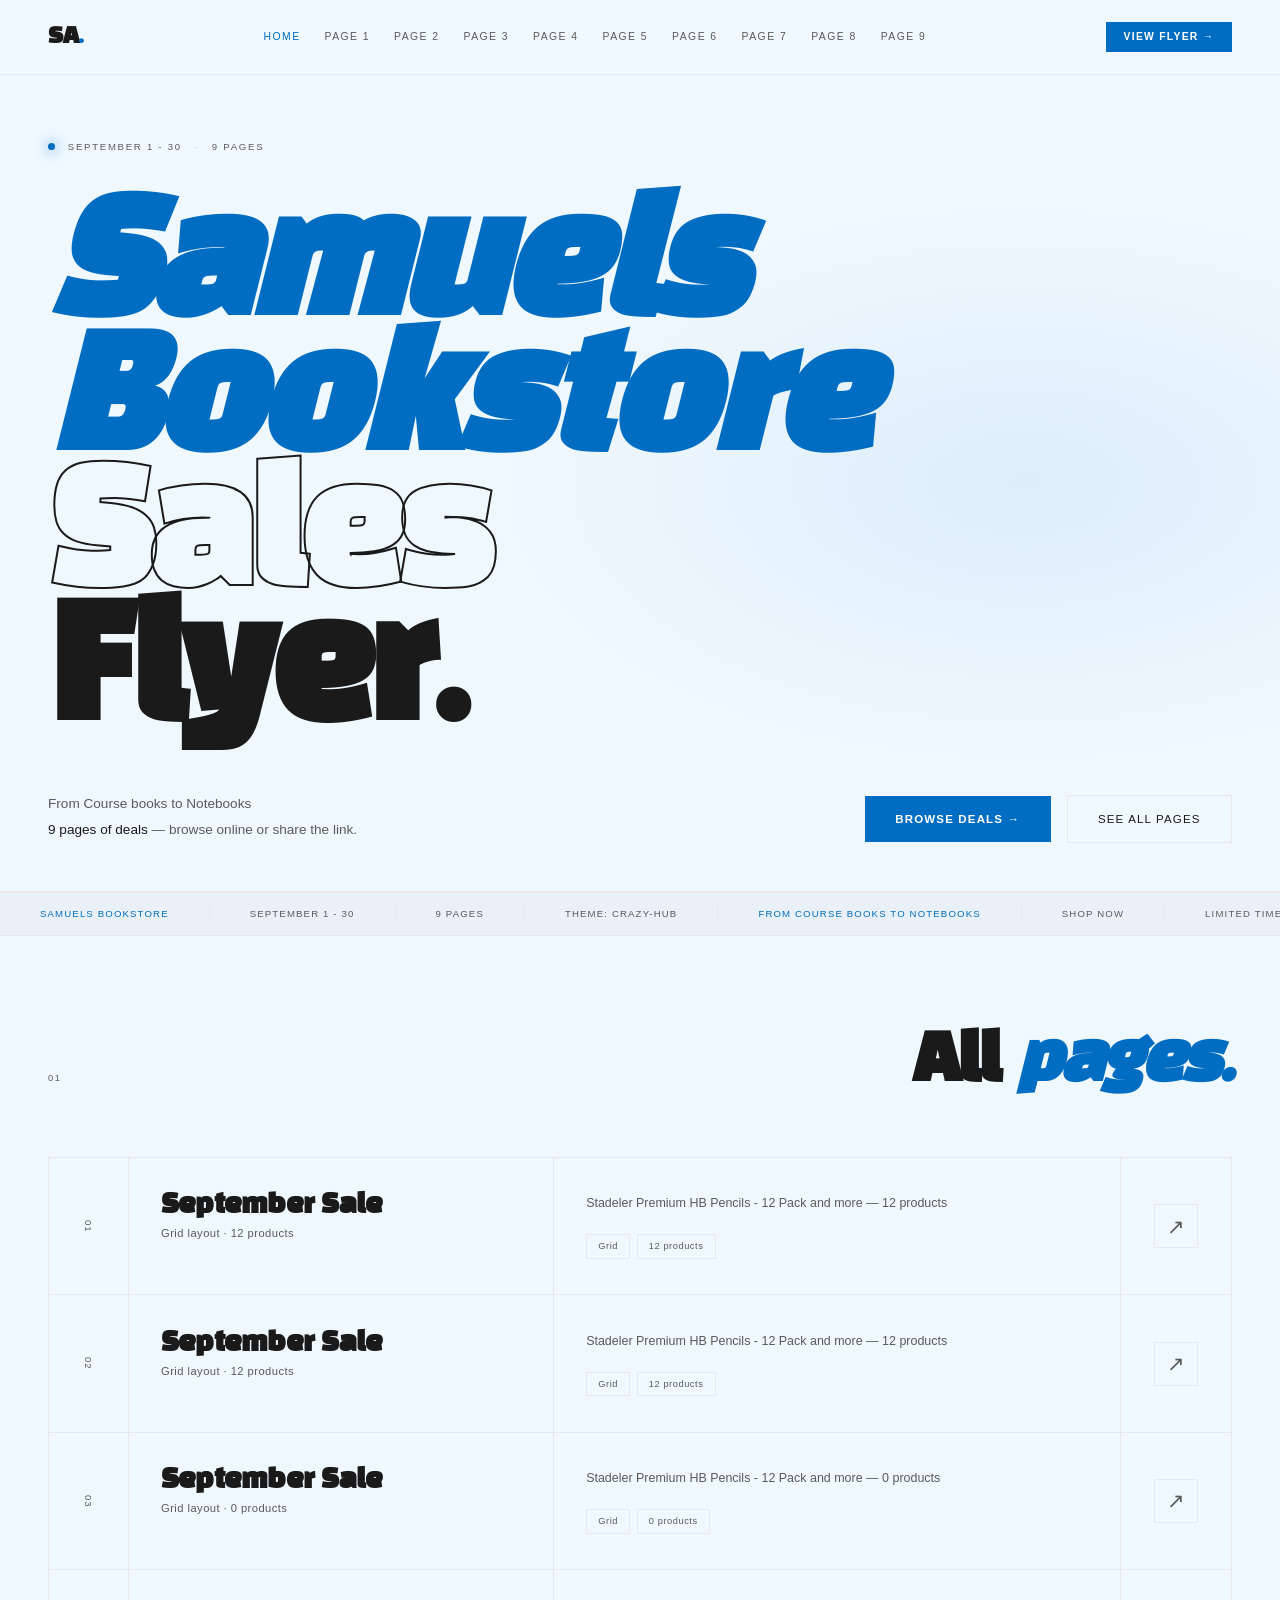
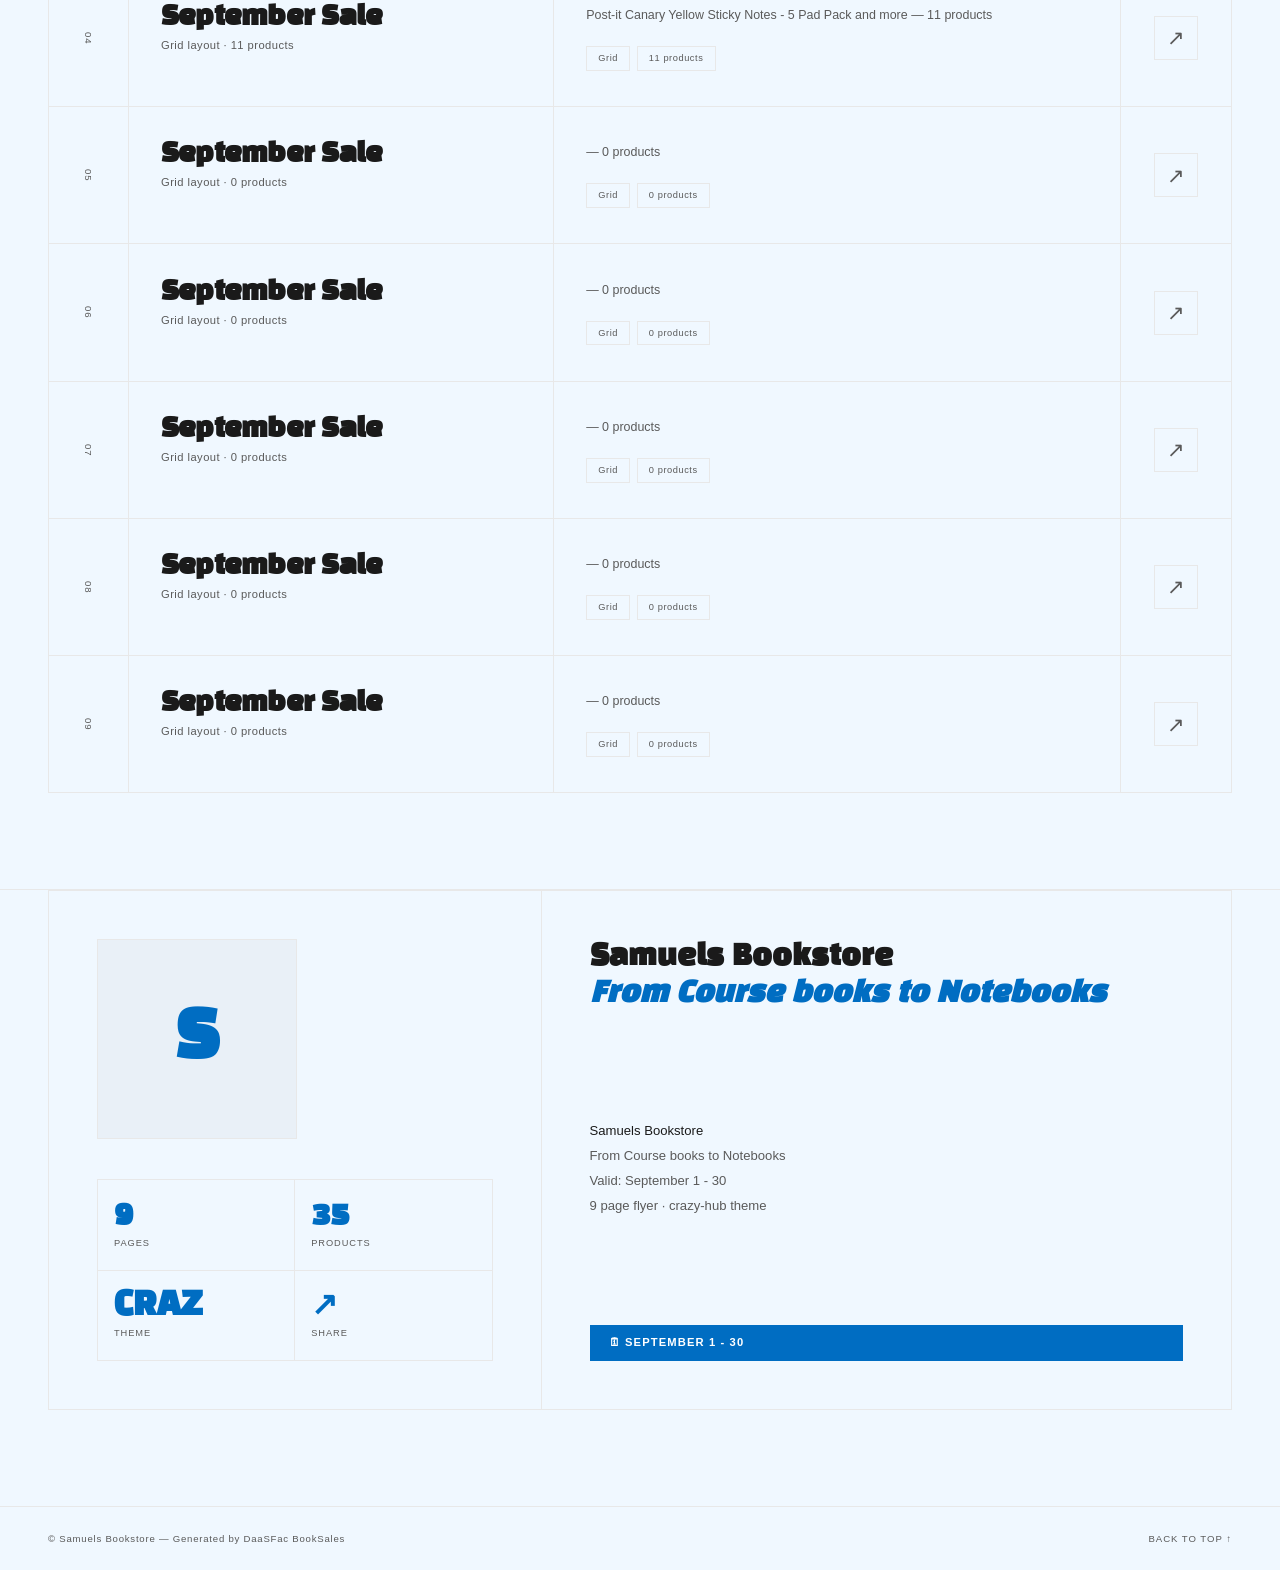
==== commit 6d0235c5: "BookSales: index.html for Samuels Bookstore" ====
--- a/index.html
+++ b/index.html
@@ -5,7 +5,7 @@
 <meta name="viewport" content="width=device-width,initial-scale=1">
 <title>Samuels Bookstore — Sales Flyer</title>
 <meta name="description" content="From Course books to Notebooks — September 1 - 30 — 9 page promotional flyer">
-
+<link href="https://fonts.googleapis.com/css2?family=Black+Han+Sans&display=swap" rel="stylesheet">
 <link rel="stylesheet" href="assets/style.css">
 </head>
 <body>
@@ -155,7 +155,7 @@
  
 <div class="store-section" style="margin-top:0">
   <div class="store-left">
-    <div class="store-logo-wrap"><img src="[data-uri]" alt="Samuels Bookstore"></div>
+    <div class="store-logo-wrap">S</div>
     <div class="store-stats">
       <div class="store-stat"><div class="stat-val">9</div><div class="stat-lbl">Pages</div></div>
       <div class="store-stat"><div class="stat-val">35</div><div class="stat-lbl">Products</div></div>
--- a/assets/style.css
+++ b/assets/style.css
@@ -7,7 +7,7 @@
 :root{
   --bg:#F0F8FF;--ink:#1A1A1A;--muted:#5A5A5A;--faint:rgba(0,0,0,.03);--line:#E8E8E8;
   --lime:#006DC2;--gold:#90E0EF;--sec:#008CB0;--sav:#008A4D;
-  --font-head:'Trebuchet MS',Impact,sans-serif;
+  --font-head:'Black Han Sans',Impact,sans-serif;
   --font-body:'Montserrat',Arial,sans-serif;
   --font-price:'Black Han Sans','Arial Black',sans-serif;
   --ease:cubic-bezier(.16,1,.3,1);
